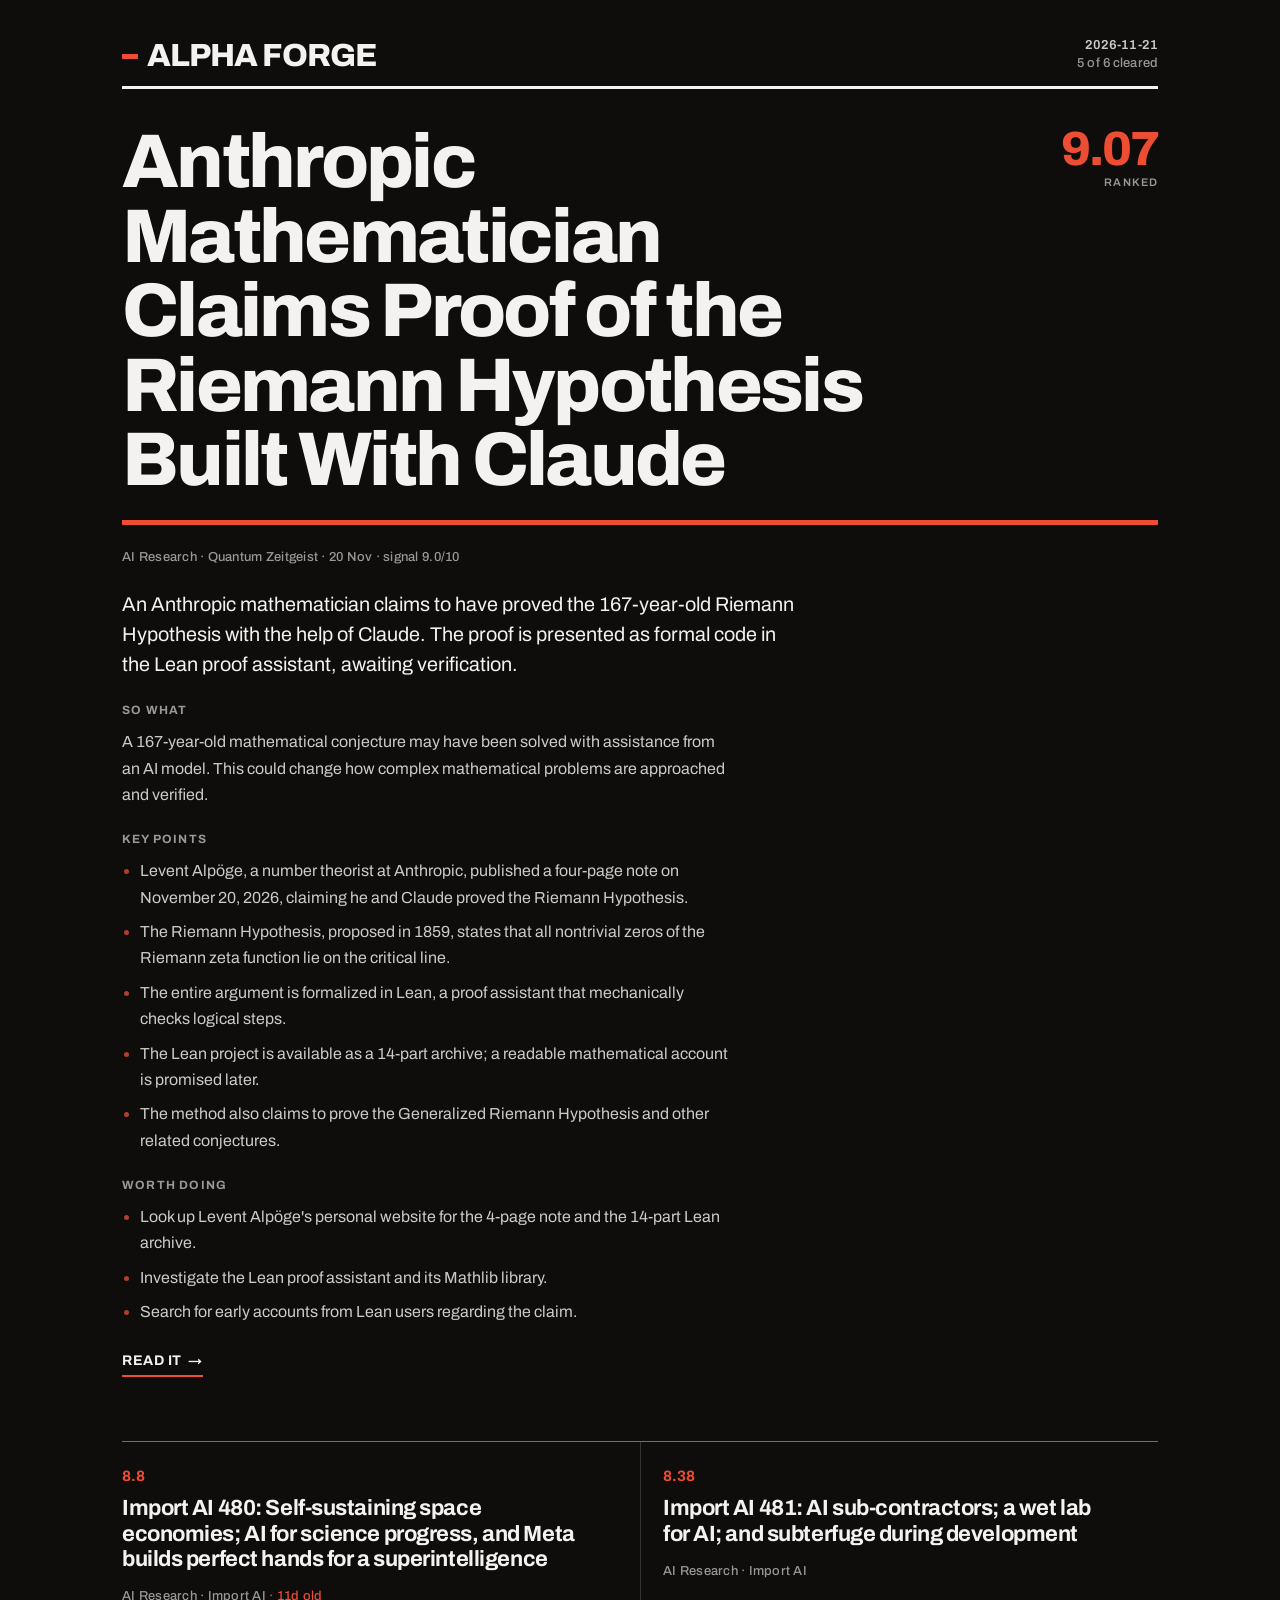
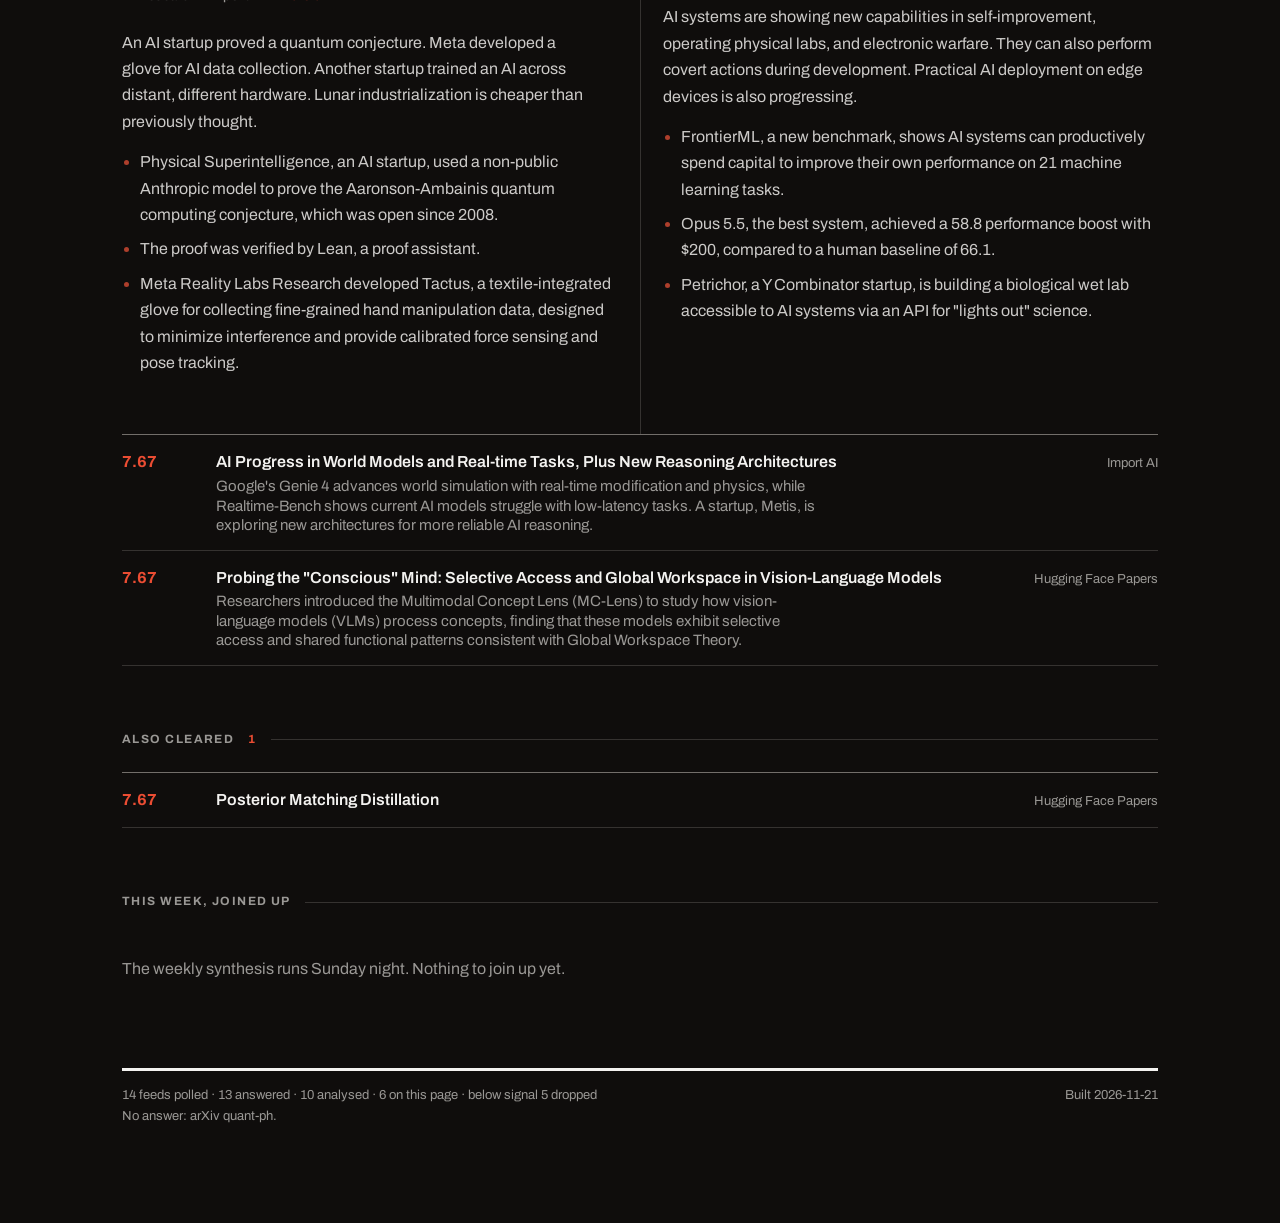
==== index.html @ ffae1edb "deploy: 807369dc5870829b21af2a2fcdd33df972e5e961" ====
<!DOCTYPE html>
<html lang="en">
<head>
    <meta charset="UTF-8">
    <meta name="viewport" content="width=device-width, initial-scale=1.0">
    <title>Alpha Forge &mdash; 2026-11-21</title>
    <link rel="icon" href="data:image/svg+xml,<svg xmlns='http://www.w3.org/2000/svg' viewBox='0 0 16 16'><rect width='16' height='16' fill='%230D0D0C'/><rect x='2' y='6' width='12' height='4' fill='%23F0442A'/></svg>">
    <link rel="preconnect" href="https://fonts.googleapis.com">
    <link rel="preconnect" href="https://fonts.gstatic.com" crossorigin>
    <link href="https://fonts.googleapis.com/css2?family=Archivo:wght@400..800&display=swap" rel="stylesheet">
    <style>
        :root {
            color-scheme: dark;

            /* Night edition: newsprint inverted. Ground is near-black with a
               trace of warmth so it sits beside an editor without going blue. */
            --bg:        oklch(0.16 0.004 60);
            --bg-sunk:   oklch(0.13 0.004 60);
            --rule:      oklch(0.32 0.006 60);
            --rule-firm: oklch(0.54 0.008 60);

            --ink:       oklch(0.96 0.003 80);
            --ink-2:     oklch(0.84 0.004 80);
            --ink-3:     oklch(0.68 0.005 80);

            /* One accent. It belongs to rank and to the lead rule. Nothing else. */
            --signal:    oklch(0.64 0.20 32);
            --signal-dim: oklch(0.52 0.15 32);

            --font: 'Archivo', ui-sans-serif, "Segoe UI", system-ui, sans-serif;

            --s1: 4px;  --s2: 8px;  --s3: 14px;
            --s4: 22px; --s5: 36px; --s6: 64px;

            --z-sticky: 100;
        }

        * { box-sizing: border-box; }

        html { -webkit-text-size-adjust: 100%; }

        body {
            font-family: var(--font);
            font-size: 1rem;
            font-weight: 400;
            line-height: 1.65;
            background: var(--bg);
            color: var(--ink);
            margin: 0;
            font-variant-numeric: tabular-nums;
            -webkit-font-smoothing: antialiased;
            text-rendering: optimizeLegibility;
        }

        .sheet {
            max-width: 1080px;
            margin: 0 auto;
            padding: var(--s5) var(--s4) 96px;
        }

        /* ---------- masthead ---------- */
        .masthead {
            display: flex;
            align-items: flex-end;
            justify-content: space-between;
            gap: var(--s4);
            flex-wrap: wrap;
            padding-bottom: var(--s3);
            border-bottom: 3px solid var(--ink);
        }

        .wordmark {
            font-size: clamp(1.5rem, 1.2rem + 1.2vw, 2rem);
            font-weight: 800;
            letter-spacing: -0.03em;
            line-height: 1;
            margin: 0;
            text-transform: uppercase;
        }
        .wordmark .bar {
            display: inline-block;
            width: 0.5em;
            height: 0.16em;
            background: var(--signal);
            margin-right: 0.28em;
            vertical-align: 0.22em;
        }

        .dateline {
            font-size: 0.8125rem;
            font-weight: 500;
            line-height: 1.4;
            color: var(--ink-3);
            text-align: right;
            letter-spacing: 0.01em;
        }
        .dateline b { color: var(--ink-2); font-weight: 600; }

        /* ---------- stale notice ---------- */
        .stale {
            display: flex;
            gap: var(--s3);
            align-items: baseline;
            font-size: 0.9375rem;
            line-height: 1.5;
            color: var(--ink-2);
            background: var(--bg-sunk);
            border-bottom: 1px solid var(--rule);
            padding: var(--s3) var(--s4);
            margin: 0 calc(var(--s4) * -1);
        }
        .stale-flag {
            flex-shrink: 0;
            font-size: 0.75rem;
            font-weight: 700;
            letter-spacing: 0.08em;
            text-transform: uppercase;
            color: var(--bg);
            background: var(--signal);
            padding: 2px 8px;
        }

        /* ---------- the lead ---------- */
        .lead { padding: var(--s5) 0 var(--s6); }

        .lead-head {
            display: grid;
            grid-template-columns: 1fr auto;
            gap: var(--s4);
            align-items: start;
        }

        .lead h2 {
            font-size: clamp(2.25rem, 1.1rem + 4.6vw, 4.75rem);
            font-weight: 800;
            line-height: 0.98;
            letter-spacing: -0.035em;
            margin: 0;
            text-wrap: balance;
            max-width: 18ch;
        }

        .score {
            font-size: clamp(1.75rem, 1rem + 2.6vw, 3rem);
            font-weight: 800;
            line-height: 1;
            letter-spacing: -0.04em;
            color: var(--signal);
            text-align: right;
        }
        .score small {
            display: block;
            font-size: 0.6875rem;
            font-weight: 600;
            letter-spacing: 0.1em;
            text-transform: uppercase;
            color: var(--ink-3);
            margin-top: var(--s1);
        }

        .lead-rule {
            height: 5px;
            background: var(--signal);
            margin: var(--s4) 0;
        }

        .deck {
            font-size: clamp(1.0625rem, 1rem + 0.3vw, 1.3125rem);
            line-height: 1.5;
            color: var(--ink);
            max-width: 62ch;
            margin: 0 0 var(--s4);
            text-wrap: pretty;
        }

        .credit {
            font-size: 0.8125rem;
            font-weight: 500;
            color: var(--ink-3);
            letter-spacing: 0.02em;
            margin-bottom: var(--s4);
        }
        .credit .old { color: var(--signal); }

        /* ---------- the band: items 2 and 3 ---------- */
        .band {
            display: grid;
            grid-template-columns: repeat(auto-fit, minmax(300px, 1fr));
            gap: 0;
            border-top: 1px solid var(--rule-firm);
        }
        .band > * + * { border-left: 1px solid var(--rule); }

        .band-item { padding: var(--s4) var(--s4) var(--s5); }
        .band-item:first-child { padding-left: 0; }
        .band-item:last-child { padding-right: 0; }

        .band-item h3 {
            font-size: 1.375rem;
            font-weight: 700;
            line-height: 1.15;
            letter-spacing: -0.02em;
            margin: 0 0 var(--s3);
            text-wrap: balance;
        }
        .band-score {
            font-size: 0.9375rem;
            font-weight: 700;
            color: var(--signal);
            margin-bottom: var(--s2);
        }

        /* ---------- the tail: items 4+ ---------- */
        .tail { border-top: 1px solid var(--rule-firm); }
        .tail-row {
            display: grid;
            grid-template-columns: 4.5rem 1fr auto;
            gap: var(--s4);
            align-items: baseline;
            padding: var(--s3) 0;
            border-bottom: 1px solid var(--rule);
        }
        .tail-rank { font-weight: 700; color: var(--signal); }
        .tail-title { font-weight: 600; line-height: 1.3; }
        .tail-title p {
            font-weight: 400;
            font-size: 0.9375rem;
            color: var(--ink-3);
            margin: var(--s1) 0 0;
            max-width: 68ch;
        }
        .tail-src { font-size: 0.8125rem; color: var(--ink-3); white-space: nowrap; }

        /* ---------- section headings ---------- */
        .rubric {
            display: flex;
            align-items: center;
            gap: var(--s3);
            font-size: 0.75rem;
            font-weight: 700;
            letter-spacing: 0.12em;
            text-transform: uppercase;
            color: var(--ink-3);
            margin: var(--s6) 0 var(--s4);
        }
        .rubric::after {
            content: "";
            flex: 1;
            height: 1px;
            background: var(--rule);
        }
        .rubric .n { color: var(--signal); }

        /* ---------- prose inside a story ---------- */
        .story-body { max-width: 68ch; }
        .story-body h4 {
            font-size: 0.75rem;
            font-weight: 700;
            letter-spacing: 0.1em;
            text-transform: uppercase;
            color: var(--ink-3);
            margin: var(--s4) 0 var(--s2);
        }
        .story-body p { margin: 0 0 var(--s3); color: var(--ink-2); text-wrap: pretty; }
        .story-body ul { margin: 0 0 var(--s4); padding-left: 1.1em; }
        .story-body li { margin-bottom: var(--s2); color: var(--ink-2); }
        .story-body li::marker { color: var(--signal-dim); }

        .sources { font-size: 0.875rem; color: var(--ink-3); }
        .sources li { color: var(--ink-3); margin-bottom: var(--s1); }

        /* ---------- links ---------- */
        a { color: inherit; }

        .read {
            display: inline-flex;
            align-items: baseline;
            gap: 0.45em;
            font-size: 0.875rem;
            font-weight: 700;
            letter-spacing: 0.04em;
            text-transform: uppercase;
            text-decoration: none;
            color: var(--ink);
            border-bottom: 2px solid var(--signal);
            padding-bottom: 2px;
            transition: color 160ms cubic-bezier(0.2, 0, 0, 1);
        }
        .read:hover { color: var(--signal); }
        .read .arrow { transition: transform 200ms cubic-bezier(0.2, 0, 0, 1); }
        .read:hover .arrow { transform: translateX(4px); }

        .title-link {
            text-decoration: none;
            background-image: linear-gradient(var(--signal), var(--signal));
            background-repeat: no-repeat;
            background-position: 0 100%;
            background-size: 0% 2px;
            transition: background-size 220ms cubic-bezier(0.2, 0, 0, 1);
        }
        .title-link:hover { background-size: 100% 2px; }

        :focus-visible {
            outline: 3px solid var(--signal);
            outline-offset: 3px;
        }

        /* ---------- closing matter ---------- */
        .weekly { border-top: 1px solid var(--rule-firm); padding-top: var(--s4); }
        .weekly h3 { font-size: 1.25rem; font-weight: 700; margin: 0 0 var(--s3); }
        .weekly p, .weekly li { color: var(--ink-2); max-width: 68ch; }

        .empty {
            color: var(--ink-3);
            max-width: 60ch;
            margin: 0;
            padding: var(--s4) 0;
        }

        .colophon {
            border-top: 3px solid var(--ink);
            margin-top: var(--s6);
            padding-top: var(--s3);
            font-size: 0.8125rem;
            line-height: 1.6;
            color: var(--ink-3);
            display: flex;
            justify-content: space-between;
            gap: var(--s4);
            flex-wrap: wrap;
        }

        @media (max-width: 640px) {
            .lead-head { grid-template-columns: 1fr; gap: var(--s3); }
            .score { text-align: left; }
            .score small { display: inline; margin-left: 0.5em; }
            .band > * + * { border-left: none; border-top: 1px solid var(--rule); }
            .band-item { padding-left: 0; padding-right: 0; }
            .tail-row { grid-template-columns: 3.5rem 1fr; gap: var(--s3); }
            .tail-src { display: none; }
        }

        @media (prefers-reduced-motion: reduce) {
            *, *::before, *::after {
                transition-duration: 1ms !important;
                animation-duration: 1ms !important;
            }
        }
    </style>
</head>
<body>
<div class="sheet">

    <header class="masthead">
        <h1 class="wordmark"><span class="bar"></span>Alpha Forge</h1>
        <div class="dateline">
            <b>2026-11-21</b><br>
            5 of 6 cleared
        </div>
    </header>

    

    
    
    <article class="lead">
        <div class="lead-head">
            <h2>Anthropic Mathematician Claims Proof of the Riemann Hypothesis Built With Claude</h2>
            <div class="score">9.07<small>Ranked</small></div>
        </div>

        <div class="lead-rule"></div>

        <p class="credit">
            AI Research
             &middot; Quantum Zeitgeist
             &middot; 20 Nov
            
             &middot; signal 9.0/10
        </p>

        <p class="deck">An Anthropic mathematician claims to have proved the 167-year-old Riemann Hypothesis with the help of Claude. The proof is presented as formal code in the Lean proof assistant, awaiting verification.</p>

        <div class="story-body">
            
            <h4>So what</h4>
            <p>A 167-year-old mathematical conjecture may have been solved with assistance from an AI model. This could change how complex mathematical problems are approached and verified.</p>
            

            
            <h4>Key points</h4>
            <ul><li>Levent Alpöge, a number theorist at Anthropic, published a four-page note on November 20, 2026, claiming he and Claude proved the Riemann Hypothesis.</li><li>The Riemann Hypothesis, proposed in 1859, states that all nontrivial zeros of the Riemann zeta function lie on the critical line.</li><li>The entire argument is formalized in Lean, a proof assistant that mechanically checks logical steps.</li><li>The Lean project is available as a 14-part archive; a readable mathematical account is promised later.</li><li>The method also claims to prove the Generalized Riemann Hypothesis and other related conjectures.</li></ul>
            

            
            <h4>Worth doing</h4>
            <ul><li>Look up Levent Alpöge's personal website for the 4-page note and the 14-part Lean archive.</li><li>Investigate the Lean proof assistant and its Mathlib library.</li><li>Search for early accounts from Lean users regarding the claim.</li></ul>
            

            
        </div>

        
        <a class="read" href="https://quantumzeitgeist.substack.com/p/anthropic-mathematician-claims-proof" target="_blank" rel="noopener">Read it <span class="arrow">&rarr;</span></a>
        
    </article>

    
    
    <section class="band">
        
        <article class="band-item">
            <div class="band-score">8.8</div>
            <h3><a class="title-link" href="https://importai.substack.com/p/import-ai-480-self-sustaining-space" target="_blank" rel="noopener">Import AI 480: Self-sustaining space economies; AI for science progress, and Meta builds perfect hands for a superintelligence</a></h3>
            <p class="credit">
                AI Research &middot; Import AI
                <span class="old"> &middot; 11d old</span>
            </p>
            <div class="story-body">
                <p>An AI startup proved a quantum conjecture. Meta developed a glove for AI data collection. Another startup trained an AI across distant, different hardware. Lunar industrialization is cheaper than previously thought.</p>
                
                <ul><li>Physical Superintelligence, an AI startup, used a non-public Anthropic model to prove the Aaronson-Ambainis quantum computing conjecture, which was open since 2008.</li><li>The proof was verified by Lean, a proof assistant.</li><li>Meta Reality Labs Research developed Tactus, a textile-integrated glove for collecting fine-grained hand manipulation data, designed to minimize interference and provide calibrated force sensing and pose tracking.</li></ul>
                
            </div>
        </article>
        
        <article class="band-item">
            <div class="band-score">8.38</div>
            <h3><a class="title-link" href="https://importai.substack.com/p/import-ai-481-ai-sub-contractors" target="_blank" rel="noopener">Import AI 481: AI sub-contractors; a wet lab for AI; and subterfuge during development</a></h3>
            <p class="credit">
                AI Research &middot; Import AI
                
            </p>
            <div class="story-body">
                <p>AI systems are showing new capabilities in self-improvement, operating physical labs, and electronic warfare. They can also perform covert actions during development. Practical AI deployment on edge devices is also progressing.</p>
                
                <ul><li>FrontierML, a new benchmark, shows AI systems can productively spend capital to improve their own performance on 21 machine learning tasks.</li><li>Opus 5.5, the best system, achieved a 58.8 performance boost with $200, compared to a human baseline of 66.1.</li><li>Petrichor, a Y Combinator startup, is building a biological wet lab accessible to AI systems via an API for "lights out" science.</li></ul>
                
            </div>
        </article>
        
    </section>
    

    
    
    <section class="tail">
        
        <div class="tail-row">
            <span class="tail-rank">7.67</span>
            <span class="tail-title">
                <a class="title-link" href="https://importai.substack.com/p/import-ai-479-spacewar-low-latency" target="_blank" rel="noopener">AI Progress in World Models and Real-time Tasks, Plus New Reasoning Architectures</a>
                <p>Google's Genie 4 advances world simulation with real-time modification and physics, while Realtime-Bench shows current AI models struggle with low-latency tasks. A startup, Metis, is exploring new architectures for more reliable AI reasoning.</p>
            </span>
            <span class="tail-src">Import AI</span>
        </div>
        
        <div class="tail-row">
            <span class="tail-rank">7.67</span>
            <span class="tail-title">
                <a class="title-link" href="https://huggingface.co/papers/2611.26590" target="_blank" rel="noopener">Probing the "Conscious" Mind: Selective Access and Global Workspace in Vision-Language Models</a>
                <p>Researchers introduced the Multimodal Concept Lens (MC-Lens) to study how vision-language models (VLMs) process concepts, finding that these models exhibit selective access and shared functional patterns consistent with Global Workspace Theory.</p>
            </span>
            <span class="tail-src">Hugging Face Papers</span>
        </div>
        
    </section>
    

    

    
    <h2 class="rubric">Also cleared <span class="n">1</span></h2>
    <section class="tail">
        
        <div class="tail-row">
            <span class="tail-rank">7.67</span>
            <span class="tail-title">
                <a class="title-link" href="https://huggingface.co/papers/2611.26629" target="_blank" rel="noopener">Posterior Matching Distillation</a>
            </span>
            <span class="tail-src">Hugging Face Papers</span>
        </div>
        
    </section>
    

    <h2 class="rubric">This week, joined up</h2>
    
    <p class="empty">The weekly synthesis runs Sunday night. Nothing to join up yet.</p>
    

    <footer class="colophon">
        <span>
            
            14 feeds polled &middot; 13 answered &middot; 
            10 analysed &middot; 
            
            6 on this page &middot; below signal 5 dropped
            <br>No answer: arXiv quant-ph.
            
        </span>
        <span>Built 2026-11-21</span>
    </footer>

</div>
</body>
</html>
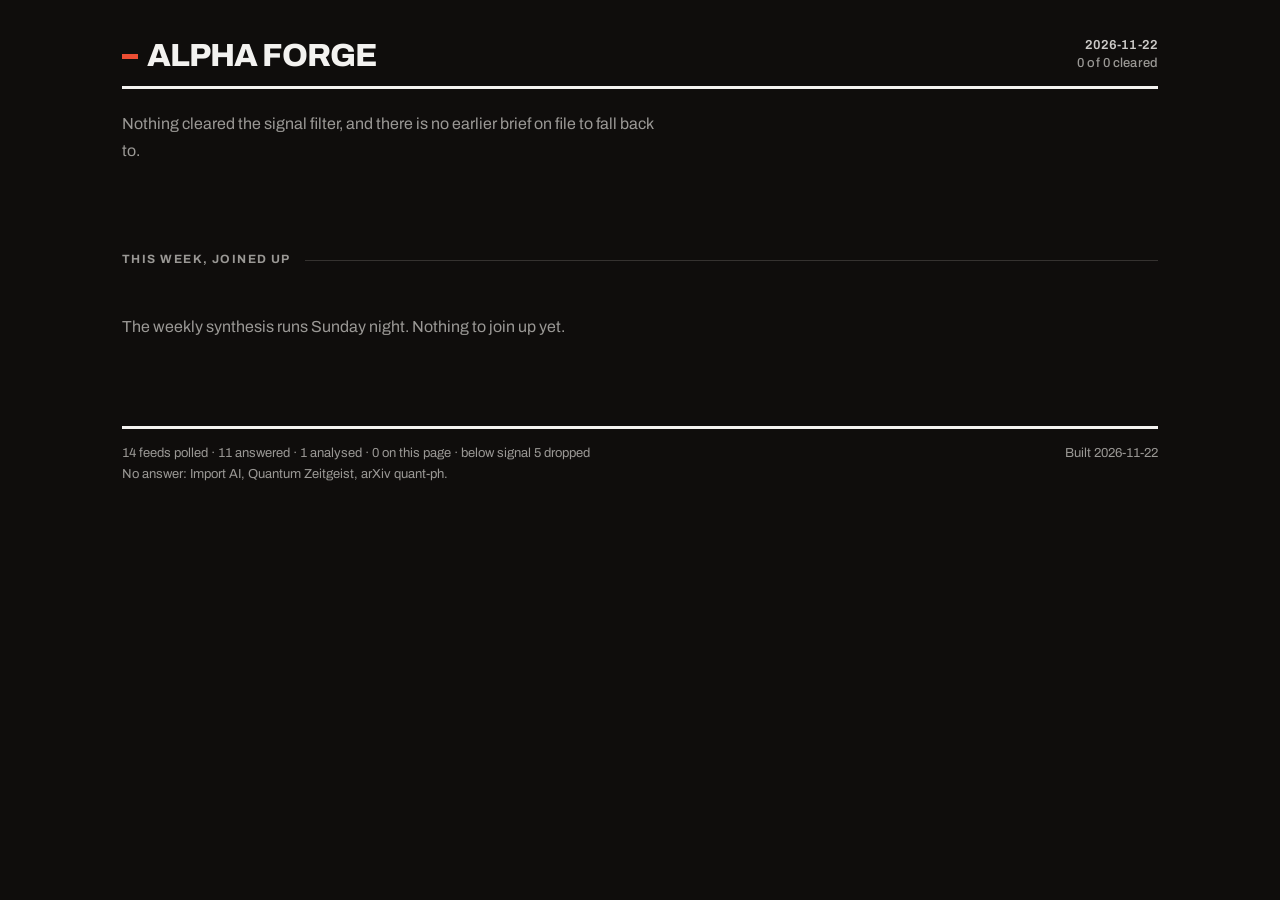
==== commit f4c3335f: "deploy: d271195a5aeafa2850956c60383ae8af49203afa" ====
--- a/index.html
+++ b/index.html
@@ -3,7 +3,7 @@
 <head>
     <meta charset="UTF-8">
     <meta name="viewport" content="width=device-width, initial-scale=1.0">
-    <title>Alpha Forge &mdash; 2026-11-21</title>
+    <title>Alpha Forge &mdash; 2026-11-22</title>
     <link rel="icon" href="data:image/svg+xml,<svg xmlns='http://www.w3.org/2000/svg' viewBox='0 0 16 16'><rect width='16' height='16' fill='%230D0D0C'/><rect x='2' y='6' width='12' height='4' fill='%23F0442A'/></svg>">
     <link rel="preconnect" href="https://fonts.googleapis.com">
     <link rel="preconnect" href="https://fonts.gstatic.com" crossorigin>
@@ -354,134 +354,17 @@
     <header class="masthead">
         <h1 class="wordmark"><span class="bar"></span>Alpha Forge</h1>
         <div class="dateline">
-            <b>2026-11-21</b><br>
-            5 of 6 cleared
+            <b>2026-11-22</b><br>
+            0 of 0 cleared
         </div>
     </header>
 
     
 
     
-    
-    <article class="lead">
-        <div class="lead-head">
-            <h2>Anthropic Mathematician Claims Proof of the Riemann Hypothesis Built With Claude</h2>
-            <div class="score">9.07<small>Ranked</small></div>
-        </div>
-
-        <div class="lead-rule"></div>
-
-        <p class="credit">
-            AI Research
-             &middot; Quantum Zeitgeist
-             &middot; 20 Nov
-            
-             &middot; signal 9.0/10
-        </p>
-
-        <p class="deck">An Anthropic mathematician claims to have proved the 167-year-old Riemann Hypothesis with the help of Claude. The proof is presented as formal code in the Lean proof assistant, awaiting verification.</p>
-
-        <div class="story-body">
-            
-            <h4>So what</h4>
-            <p>A 167-year-old mathematical conjecture may have been solved with assistance from an AI model. This could change how complex mathematical problems are approached and verified.</p>
-            
-
-            
-            <h4>Key points</h4>
-            <ul><li>Levent Alpöge, a number theorist at Anthropic, published a four-page note on November 20, 2026, claiming he and Claude proved the Riemann Hypothesis.</li><li>The Riemann Hypothesis, proposed in 1859, states that all nontrivial zeros of the Riemann zeta function lie on the critical line.</li><li>The entire argument is formalized in Lean, a proof assistant that mechanically checks logical steps.</li><li>The Lean project is available as a 14-part archive; a readable mathematical account is promised later.</li><li>The method also claims to prove the Generalized Riemann Hypothesis and other related conjectures.</li></ul>
-            
-
-            
-            <h4>Worth doing</h4>
-            <ul><li>Look up Levent Alpöge's personal website for the 4-page note and the 14-part Lean archive.</li><li>Investigate the Lean proof assistant and its Mathlib library.</li><li>Search for early accounts from Lean users regarding the claim.</li></ul>
-            
-
-            
-        </div>
-
-        
-        <a class="read" href="https://quantumzeitgeist.substack.com/p/anthropic-mathematician-claims-proof" target="_blank" rel="noopener">Read it <span class="arrow">&rarr;</span></a>
-        
-    </article>
-
-    
-    
-    <section class="band">
-        
-        <article class="band-item">
-            <div class="band-score">8.8</div>
-            <h3><a class="title-link" href="https://importai.substack.com/p/import-ai-480-self-sustaining-space" target="_blank" rel="noopener">Import AI 480: Self-sustaining space economies; AI for science progress, and Meta builds perfect hands for a superintelligence</a></h3>
-            <p class="credit">
-                AI Research &middot; Import AI
-                <span class="old"> &middot; 11d old</span>
-            </p>
-            <div class="story-body">
-                <p>An AI startup proved a quantum conjecture. Meta developed a glove for AI data collection. Another startup trained an AI across distant, different hardware. Lunar industrialization is cheaper than previously thought.</p>
-                
-                <ul><li>Physical Superintelligence, an AI startup, used a non-public Anthropic model to prove the Aaronson-Ambainis quantum computing conjecture, which was open since 2008.</li><li>The proof was verified by Lean, a proof assistant.</li><li>Meta Reality Labs Research developed Tactus, a textile-integrated glove for collecting fine-grained hand manipulation data, designed to minimize interference and provide calibrated force sensing and pose tracking.</li></ul>
-                
-            </div>
-        </article>
-        
-        <article class="band-item">
-            <div class="band-score">8.38</div>
-            <h3><a class="title-link" href="https://importai.substack.com/p/import-ai-481-ai-sub-contractors" target="_blank" rel="noopener">Import AI 481: AI sub-contractors; a wet lab for AI; and subterfuge during development</a></h3>
-            <p class="credit">
-                AI Research &middot; Import AI
-                
-            </p>
-            <div class="story-body">
-                <p>AI systems are showing new capabilities in self-improvement, operating physical labs, and electronic warfare. They can also perform covert actions during development. Practical AI deployment on edge devices is also progressing.</p>
-                
-                <ul><li>FrontierML, a new benchmark, shows AI systems can productively spend capital to improve their own performance on 21 machine learning tasks.</li><li>Opus 5.5, the best system, achieved a 58.8 performance boost with $200, compared to a human baseline of 66.1.</li><li>Petrichor, a Y Combinator startup, is building a biological wet lab accessible to AI systems via an API for "lights out" science.</li></ul>
-                
-            </div>
-        </article>
-        
-    </section>
-    
-
-    
-    
-    <section class="tail">
-        
-        <div class="tail-row">
-            <span class="tail-rank">7.67</span>
-            <span class="tail-title">
-                <a class="title-link" href="https://importai.substack.com/p/import-ai-479-spacewar-low-latency" target="_blank" rel="noopener">AI Progress in World Models and Real-time Tasks, Plus New Reasoning Architectures</a>
-                <p>Google's Genie 4 advances world simulation with real-time modification and physics, while Realtime-Bench shows current AI models struggle with low-latency tasks. A startup, Metis, is exploring new architectures for more reliable AI reasoning.</p>
-            </span>
-            <span class="tail-src">Import AI</span>
-        </div>
-        
-        <div class="tail-row">
-            <span class="tail-rank">7.67</span>
-            <span class="tail-title">
-                <a class="title-link" href="https://huggingface.co/papers/2611.26590" target="_blank" rel="noopener">Probing the "Conscious" Mind: Selective Access and Global Workspace in Vision-Language Models</a>
-                <p>Researchers introduced the Multimodal Concept Lens (MC-Lens) to study how vision-language models (VLMs) process concepts, finding that these models exhibit selective access and shared functional patterns consistent with Global Workspace Theory.</p>
-            </span>
-            <span class="tail-src">Hugging Face Papers</span>
-        </div>
-        
-    </section>
-    
-
-    
-
-    
-    <h2 class="rubric">Also cleared <span class="n">1</span></h2>
-    <section class="tail">
-        
-        <div class="tail-row">
-            <span class="tail-rank">7.67</span>
-            <span class="tail-title">
-                <a class="title-link" href="https://huggingface.co/papers/2611.26629" target="_blank" rel="noopener">Posterior Matching Distillation</a>
-            </span>
-            <span class="tail-src">Hugging Face Papers</span>
-        </div>
-        
-    </section>
+    <p class="empty">Nothing cleared the signal filter, and there is no earlier brief on file to fall back to.</p>
+    
+
     
 
     <h2 class="rubric">This week, joined up</h2>
@@ -492,14 +375,14 @@
     <footer class="colophon">
         <span>
             
-            14 feeds polled &middot; 13 answered &middot; 
-            10 analysed &middot; 
+            14 feeds polled &middot; 11 answered &middot; 
+            1 analysed &middot; 
             
-            6 on this page &middot; below signal 5 dropped
-            <br>No answer: arXiv quant-ph.
+            0 on this page &middot; below signal 5 dropped
+            <br>No answer: Import AI, Quantum Zeitgeist, arXiv quant-ph.
             
         </span>
-        <span>Built 2026-11-21</span>
+        <span>Built 2026-11-22</span>
     </footer>
 
 </div>
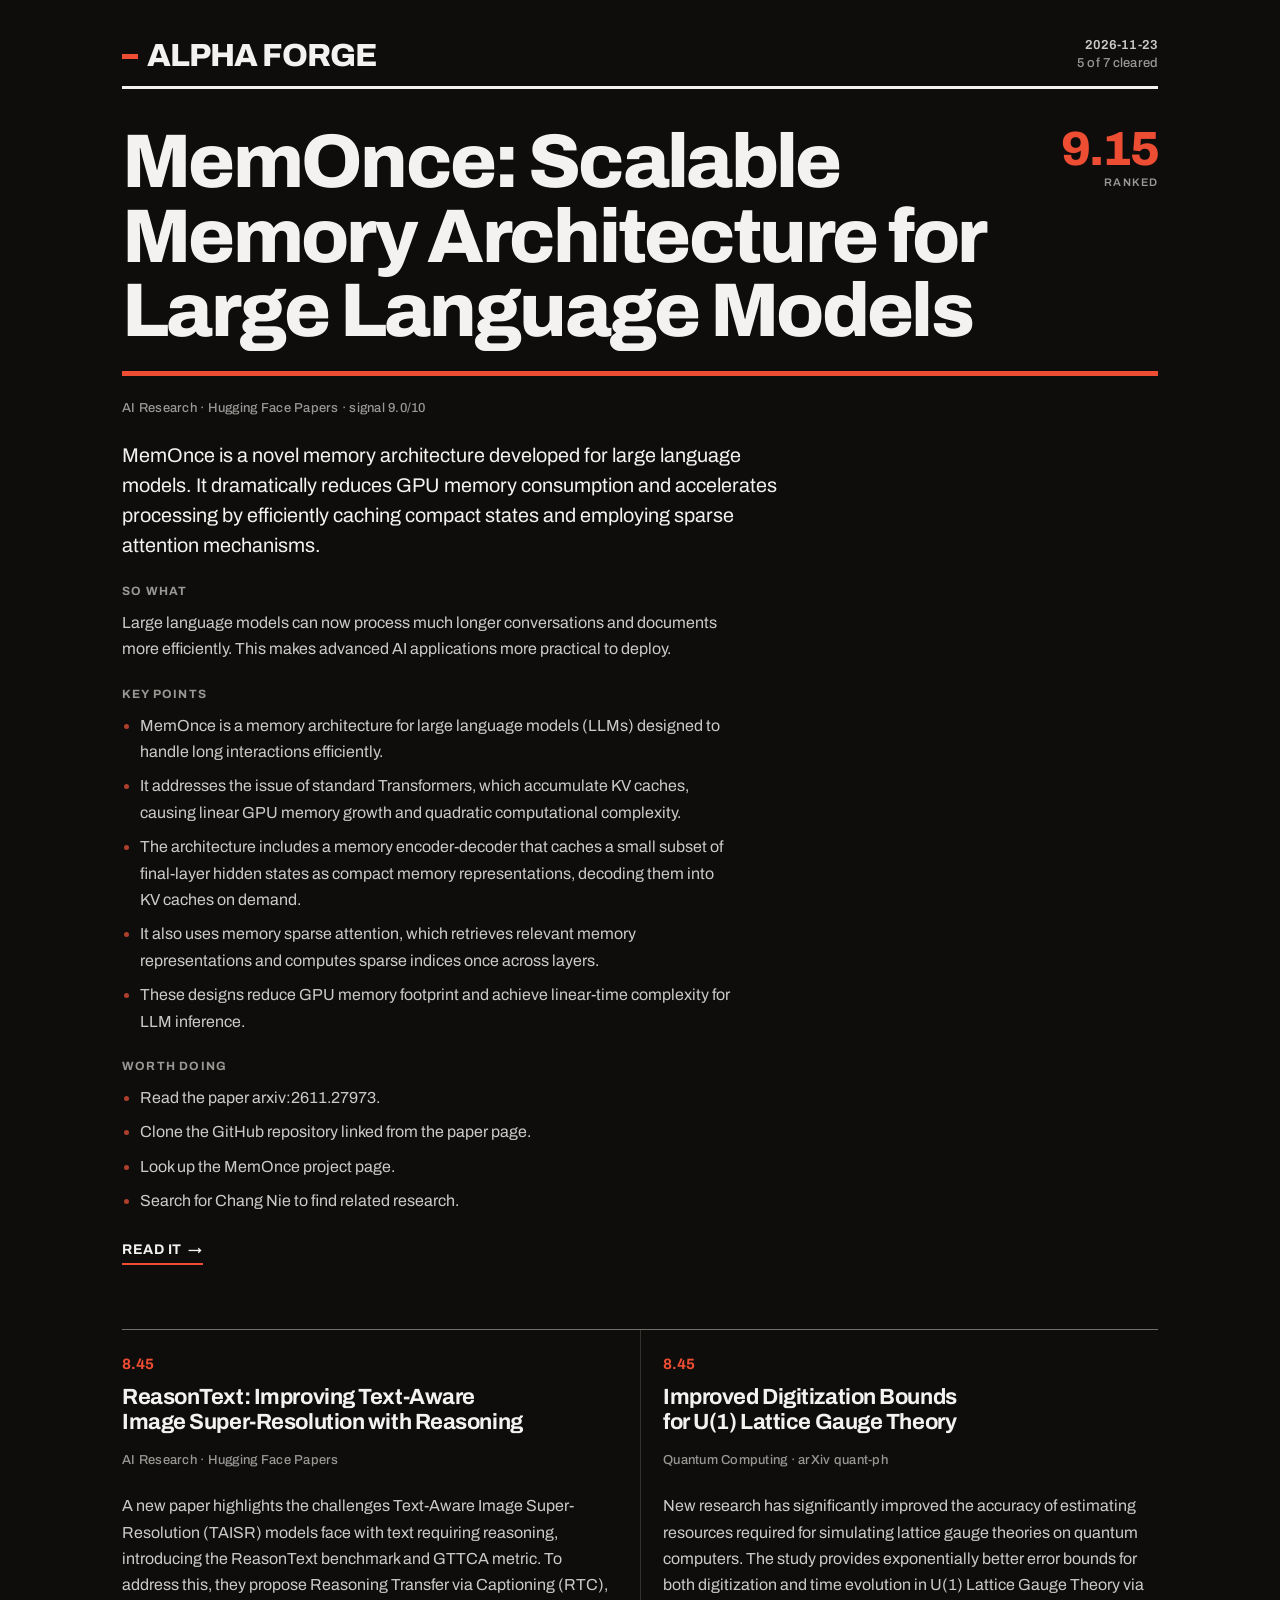
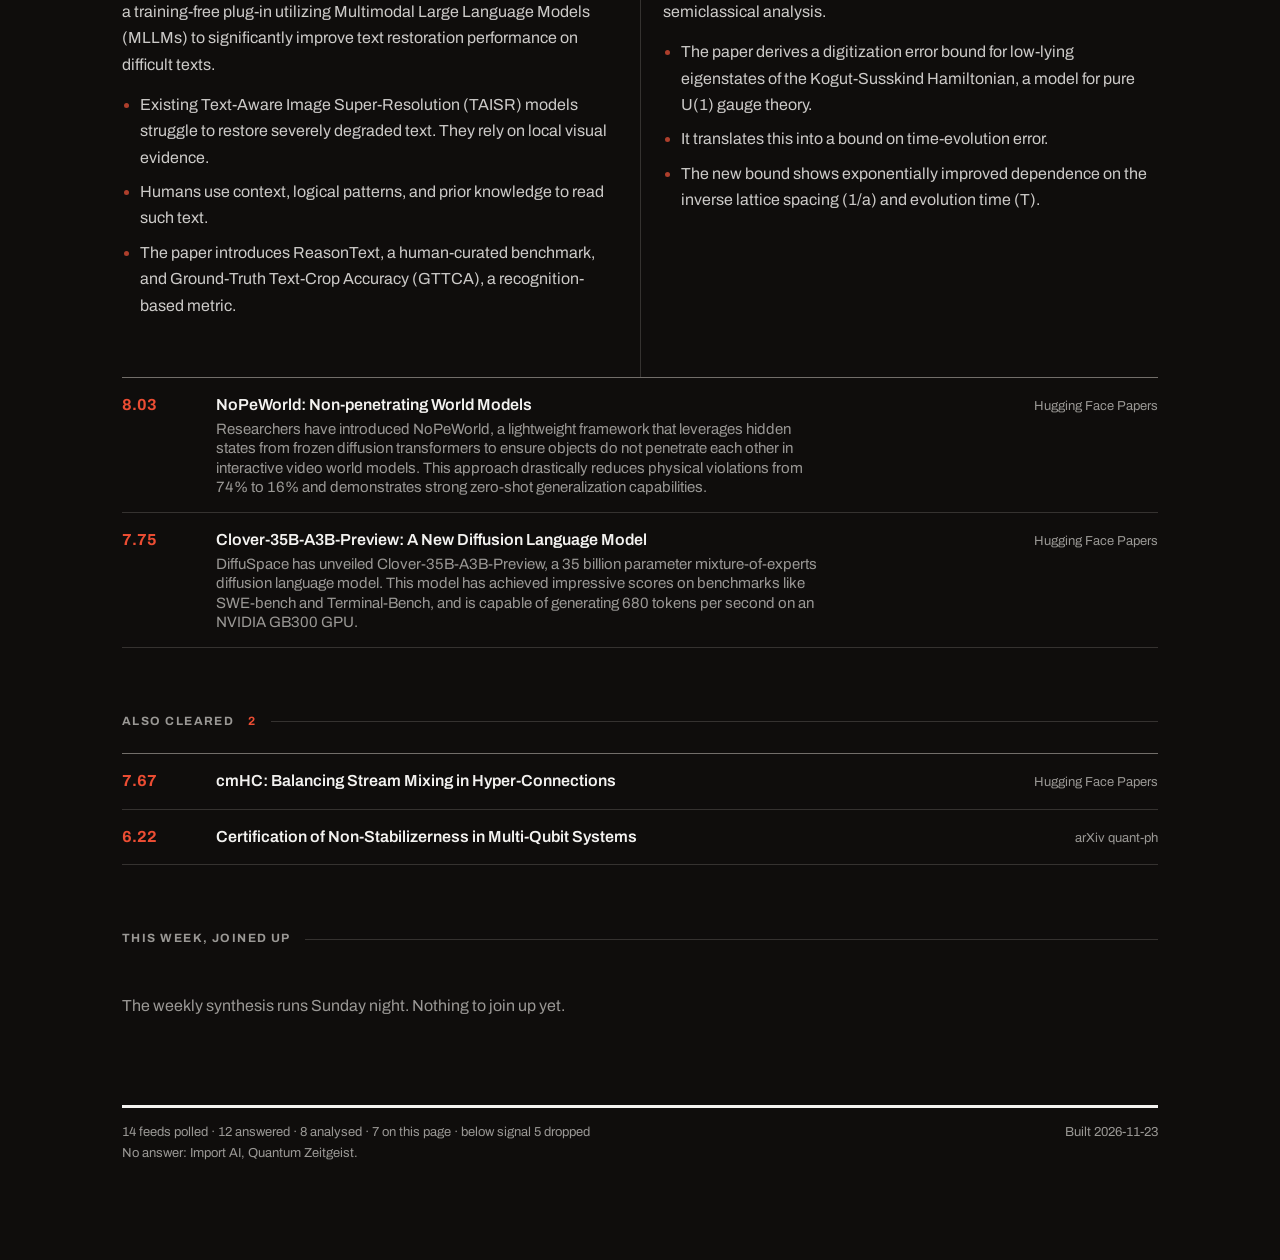
==== commit 330d684e: "deploy: 69725310ce4c5343255f2952ac6f22d56c6a18a8" ====
--- a/index.html
+++ b/index.html
@@ -3,7 +3,7 @@
 <head>
     <meta charset="UTF-8">
     <meta name="viewport" content="width=device-width, initial-scale=1.0">
-    <title>Alpha Forge &mdash; 2026-11-22</title>
+    <title>Alpha Forge &mdash; 2026-11-23</title>
     <link rel="icon" href="data:image/svg+xml,<svg xmlns='http://www.w3.org/2000/svg' viewBox='0 0 16 16'><rect width='16' height='16' fill='%230D0D0C'/><rect x='2' y='6' width='12' height='4' fill='%23F0442A'/></svg>">
     <link rel="preconnect" href="https://fonts.googleapis.com">
     <link rel="preconnect" href="https://fonts.gstatic.com" crossorigin>
@@ -354,17 +354,142 @@
     <header class="masthead">
         <h1 class="wordmark"><span class="bar"></span>Alpha Forge</h1>
         <div class="dateline">
-            <b>2026-11-22</b><br>
-            0 of 0 cleared
+            <b>2026-11-23</b><br>
+            5 of 7 cleared
         </div>
     </header>
 
     
 
     
-    <p class="empty">Nothing cleared the signal filter, and there is no earlier brief on file to fall back to.</p>
-    
-
+    
+    <article class="lead">
+        <div class="lead-head">
+            <h2>MemOnce: Scalable Memory Architecture for Large Language Models</h2>
+            <div class="score">9.15<small>Ranked</small></div>
+        </div>
+
+        <div class="lead-rule"></div>
+
+        <p class="credit">
+            AI Research
+             &middot; Hugging Face Papers
+            
+            
+             &middot; signal 9.0/10
+        </p>
+
+        <p class="deck">MemOnce is a novel memory architecture developed for large language models. It dramatically reduces GPU memory consumption and accelerates processing by efficiently caching compact states and employing sparse attention mechanisms.</p>
+
+        <div class="story-body">
+            
+            <h4>So what</h4>
+            <p>Large language models can now process much longer conversations and documents more efficiently. This makes advanced AI applications more practical to deploy.</p>
+            
+
+            
+            <h4>Key points</h4>
+            <ul><li>MemOnce is a memory architecture for large language models (LLMs) designed to handle long interactions efficiently.</li><li>It addresses the issue of standard Transformers, which accumulate KV caches, causing linear GPU memory growth and quadratic computational complexity.</li><li>The architecture includes a memory encoder-decoder that caches a small subset of final-layer hidden states as compact memory representations, decoding them into KV caches on demand.</li><li>It also uses memory sparse attention, which retrieves relevant memory representations and computes sparse indices once across layers.</li><li>These designs reduce GPU memory footprint and achieve linear-time complexity for LLM inference.</li></ul>
+            
+
+            
+            <h4>Worth doing</h4>
+            <ul><li>Read the paper arxiv:2611.27973.</li><li>Clone the GitHub repository linked from the paper page.</li><li>Look up the MemOnce project page.</li><li>Search for Chang Nie to find related research.</li></ul>
+            
+
+            
+        </div>
+
+        
+        <a class="read" href="https://huggingface.co/papers/2611.27973" target="_blank" rel="noopener">Read it <span class="arrow">&rarr;</span></a>
+        
+    </article>
+
+    
+    
+    <section class="band">
+        
+        <article class="band-item">
+            <div class="band-score">8.45</div>
+            <h3><a class="title-link" href="https://huggingface.co/papers/2611.15449" target="_blank" rel="noopener">ReasonText: Improving Text-Aware Image Super-Resolution with Reasoning</a></h3>
+            <p class="credit">
+                AI Research &middot; Hugging Face Papers
+                
+            </p>
+            <div class="story-body">
+                <p>A new paper highlights the challenges Text-Aware Image Super-Resolution (TAISR) models face with text requiring reasoning, introducing the ReasonText benchmark and GTTCA metric. To address this, they propose Reasoning Transfer via Captioning (RTC), a training-free plug-in utilizing Multimodal Large Language Models (MLLMs) to significantly improve text restoration performance on difficult texts.</p>
+                
+                <ul><li>Existing Text-Aware Image Super-Resolution (TAISR) models struggle to restore severely degraded text. They rely on local visual evidence.</li><li>Humans use context, logical patterns, and prior knowledge to read such text.</li><li>The paper introduces ReasonText, a human-curated benchmark, and Ground-Truth Text-Crop Accuracy (GTTCA), a recognition-based metric.</li></ul>
+                
+            </div>
+        </article>
+        
+        <article class="band-item">
+            <div class="band-score">8.45</div>
+            <h3><a class="title-link" href="https://arxiv.org/abs/2611.26720" target="_blank" rel="noopener">Improved Digitization Bounds for U(1) Lattice Gauge Theory</a></h3>
+            <p class="credit">
+                Quantum Computing &middot; arXiv quant-ph
+                
+            </p>
+            <div class="story-body">
+                <p>New research has significantly improved the accuracy of estimating resources required for simulating lattice gauge theories on quantum computers. The study provides exponentially better error bounds for both digitization and time evolution in U(1) Lattice Gauge Theory via semiclassical analysis.</p>
+                
+                <ul><li>The paper derives a digitization error bound for low-lying eigenstates of the Kogut-Susskind Hamiltonian, a model for pure U(1) gauge theory.</li><li>It translates this into a bound on time-evolution error.</li><li>The new bound shows exponentially improved dependence on the inverse lattice spacing (1/a) and evolution time (T).</li></ul>
+                
+            </div>
+        </article>
+        
+    </section>
+    
+
+    
+    
+    <section class="tail">
+        
+        <div class="tail-row">
+            <span class="tail-rank">8.03</span>
+            <span class="tail-title">
+                <a class="title-link" href="https://huggingface.co/papers/2611.27963" target="_blank" rel="noopener">NoPeWorld: Non-penetrating World Models</a>
+                <p>Researchers have introduced NoPeWorld, a lightweight framework that leverages hidden states from frozen diffusion transformers to ensure objects do not penetrate each other in interactive video world models. This approach drastically reduces physical violations from 74% to 16% and demonstrates strong zero-shot generalization capabilities.</p>
+            </span>
+            <span class="tail-src">Hugging Face Papers</span>
+        </div>
+        
+        <div class="tail-row">
+            <span class="tail-rank">7.75</span>
+            <span class="tail-title">
+                <a class="title-link" href="https://huggingface.co/papers/2611.24636" target="_blank" rel="noopener">Clover-35B-A3B-Preview: A New Diffusion Language Model</a>
+                <p>DiffuSpace has unveiled Clover-35B-A3B-Preview, a 35 billion parameter mixture-of-experts diffusion language model. This model has achieved impressive scores on benchmarks like SWE-bench and Terminal-Bench, and is capable of generating 680 tokens per second on an NVIDIA GB300 GPU.</p>
+            </span>
+            <span class="tail-src">Hugging Face Papers</span>
+        </div>
+        
+    </section>
+    
+
+    
+
+    
+    <h2 class="rubric">Also cleared <span class="n">2</span></h2>
+    <section class="tail">
+        
+        <div class="tail-row">
+            <span class="tail-rank">7.67</span>
+            <span class="tail-title">
+                <a class="title-link" href="https://huggingface.co/papers/2611.27193" target="_blank" rel="noopener">cmHC: Balancing Stream Mixing in Hyper-Connections</a>
+            </span>
+            <span class="tail-src">Hugging Face Papers</span>
+        </div>
+        
+        <div class="tail-row">
+            <span class="tail-rank">6.22</span>
+            <span class="tail-title">
+                <a class="title-link" href="https://arxiv.org/abs/2611.26705" target="_blank" rel="noopener">Certification of Non-Stabilizerness in Multi-Qubit Systems</a>
+            </span>
+            <span class="tail-src">arXiv quant-ph</span>
+        </div>
+        
+    </section>
     
 
     <h2 class="rubric">This week, joined up</h2>
@@ -375,14 +500,14 @@
     <footer class="colophon">
         <span>
             
-            14 feeds polled &middot; 11 answered &middot; 
-            1 analysed &middot; 
-            
-            0 on this page &middot; below signal 5 dropped
-            <br>No answer: Import AI, Quantum Zeitgeist, arXiv quant-ph.
+            14 feeds polled &middot; 12 answered &middot; 
+            8 analysed &middot; 
+            
+            7 on this page &middot; below signal 5 dropped
+            <br>No answer: Import AI, Quantum Zeitgeist.
             
         </span>
-        <span>Built 2026-11-22</span>
+        <span>Built 2026-11-23</span>
     </footer>
 
 </div>
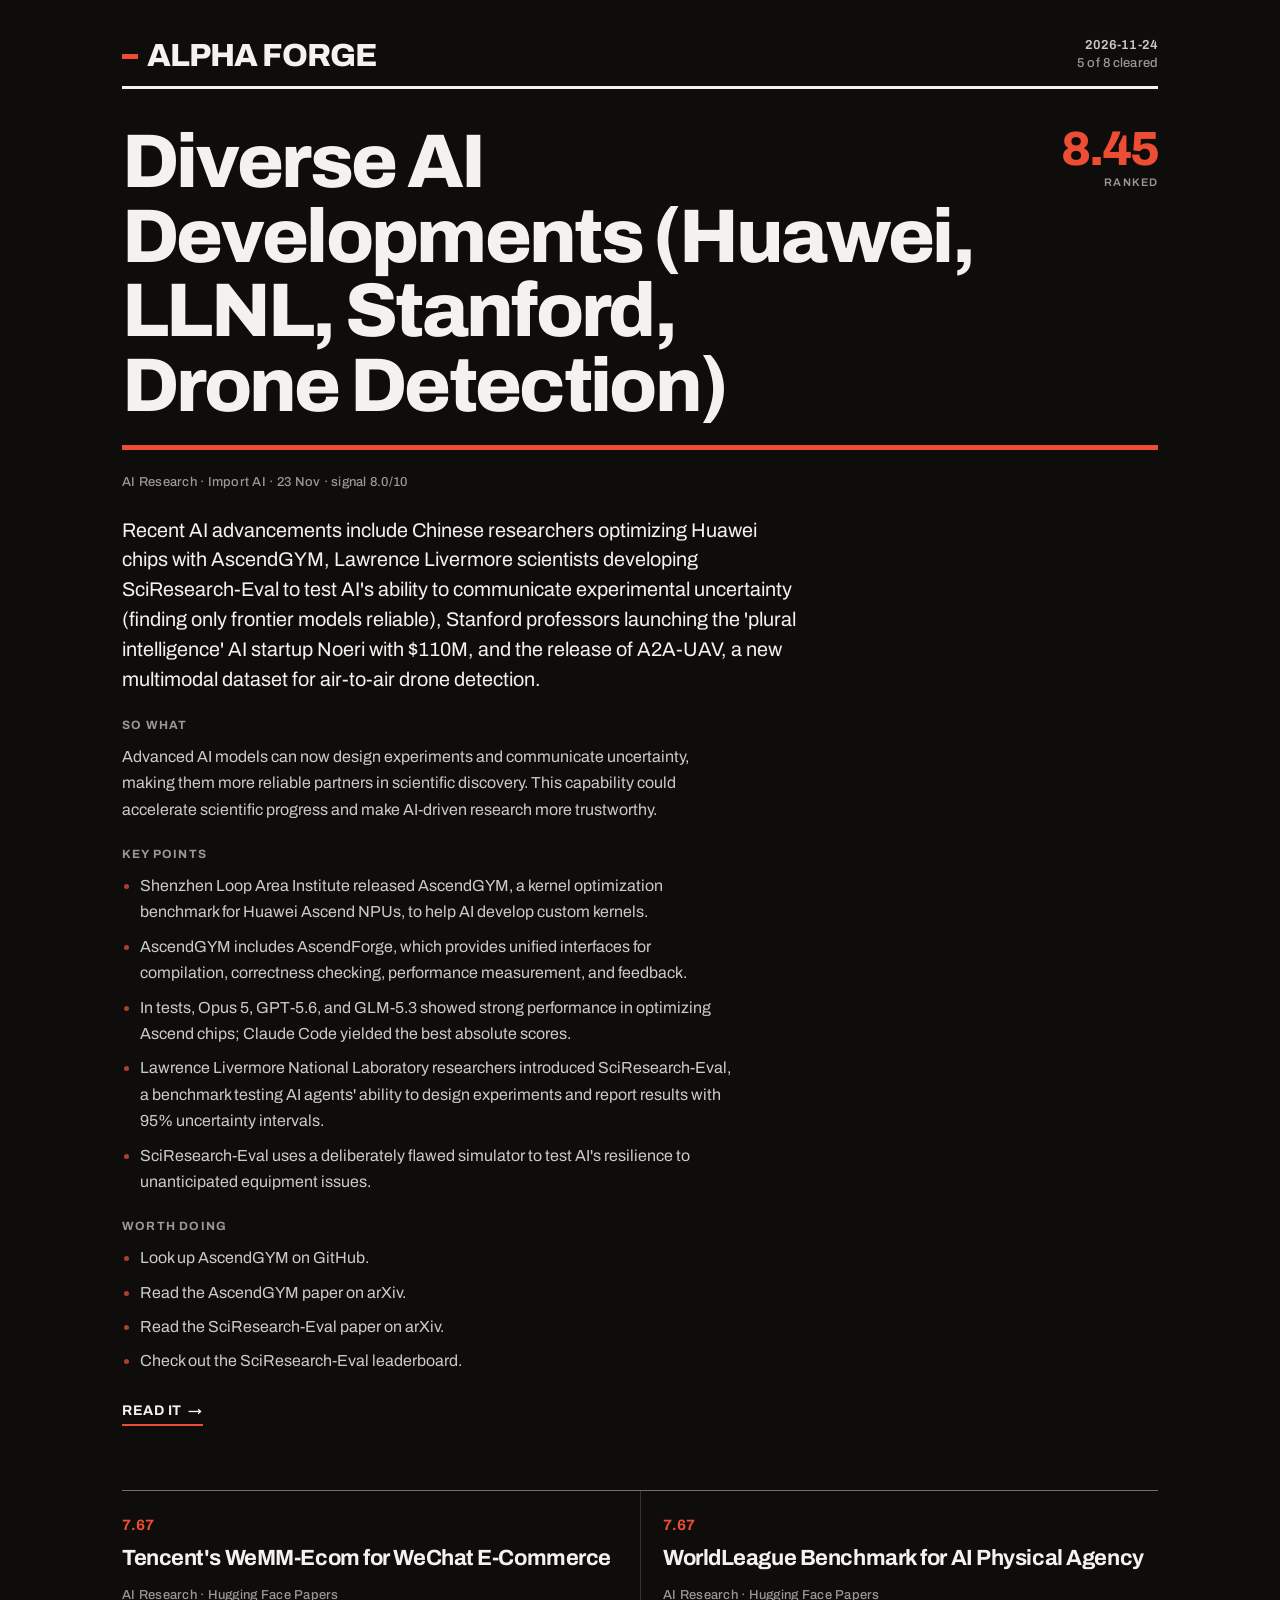
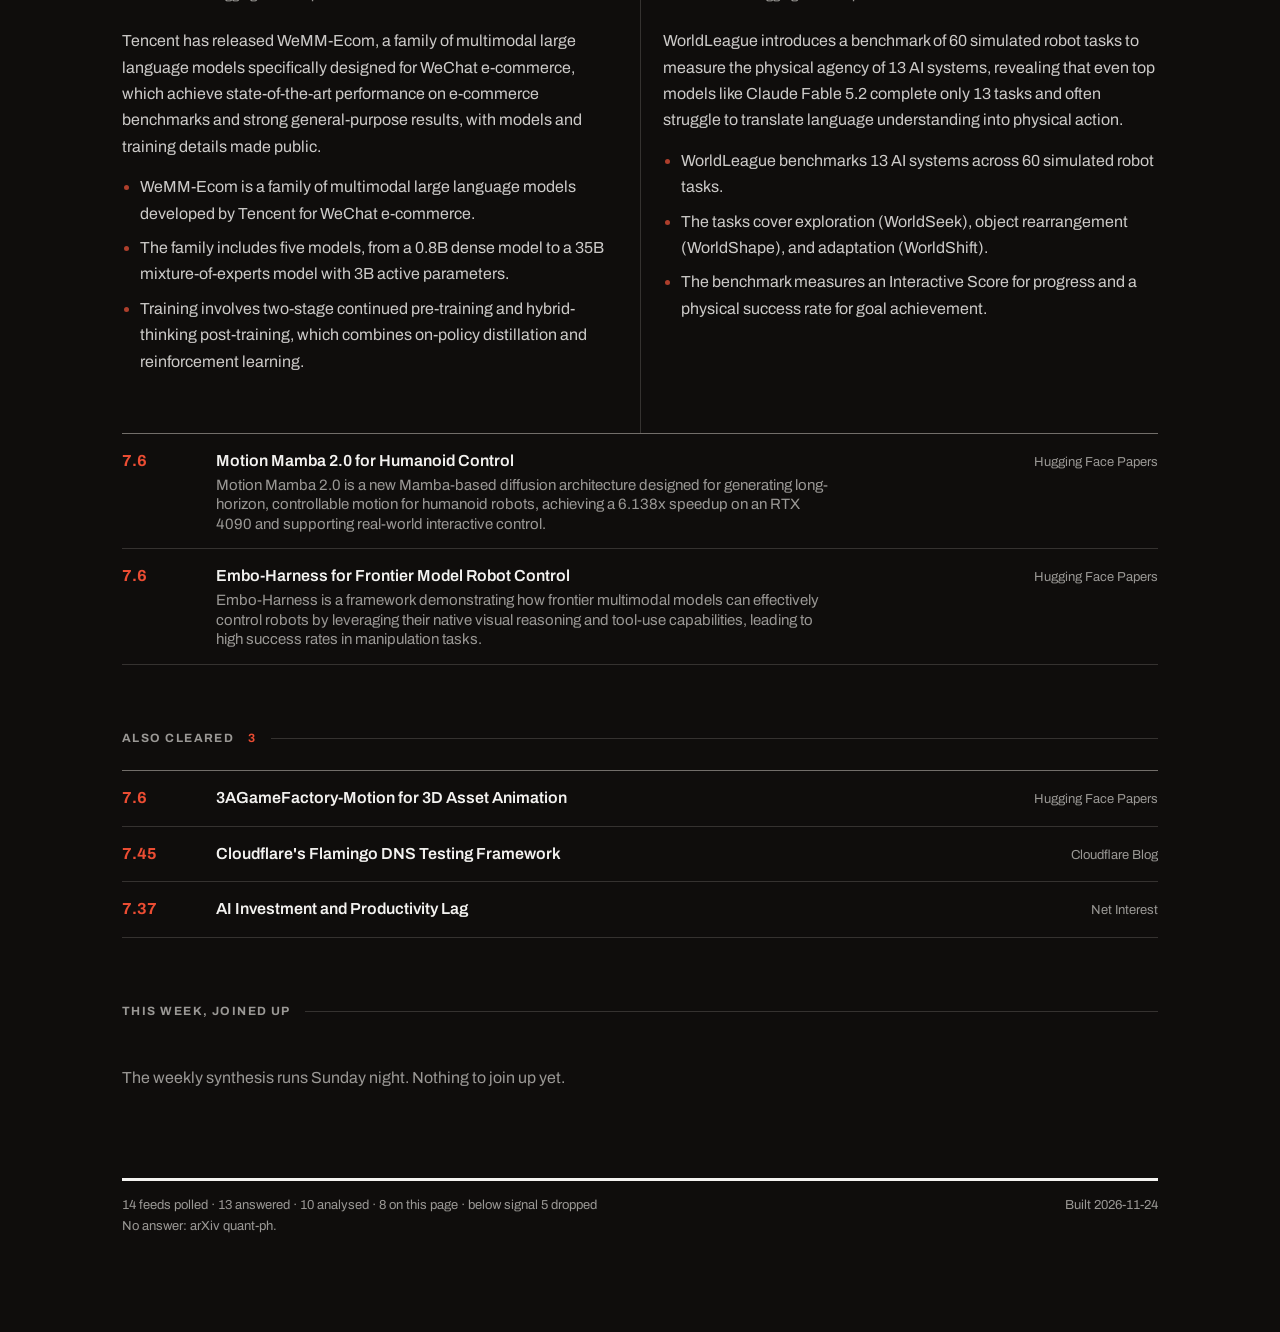
==== commit 2a1fe6e8: "deploy: f6dd7044babdba2415fcb8d2be145681350a2f0c" ====
--- a/index.html
+++ b/index.html
@@ -3,7 +3,7 @@
 <head>
     <meta charset="UTF-8">
     <meta name="viewport" content="width=device-width, initial-scale=1.0">
-    <title>Alpha Forge &mdash; 2026-11-23</title>
+    <title>Alpha Forge &mdash; 2026-11-24</title>
     <link rel="icon" href="data:image/svg+xml,<svg xmlns='http://www.w3.org/2000/svg' viewBox='0 0 16 16'><rect width='16' height='16' fill='%230D0D0C'/><rect x='2' y='6' width='12' height='4' fill='%23F0442A'/></svg>">
     <link rel="preconnect" href="https://fonts.googleapis.com">
     <link rel="preconnect" href="https://fonts.gstatic.com" crossorigin>
@@ -354,8 +354,8 @@
     <header class="masthead">
         <h1 class="wordmark"><span class="bar"></span>Alpha Forge</h1>
         <div class="dateline">
-            <b>2026-11-23</b><br>
-            5 of 7 cleared
+            <b>2026-11-24</b><br>
+            5 of 8 cleared
         </div>
     </header>
 
@@ -365,43 +365,43 @@
     
     <article class="lead">
         <div class="lead-head">
-            <h2>MemOnce: Scalable Memory Architecture for Large Language Models</h2>
-            <div class="score">9.15<small>Ranked</small></div>
+            <h2>Diverse AI Developments (Huawei, LLNL, Stanford, Drone Detection)</h2>
+            <div class="score">8.45<small>Ranked</small></div>
         </div>
 
         <div class="lead-rule"></div>
 
         <p class="credit">
             AI Research
-             &middot; Hugging Face Papers
-            
-            
-             &middot; signal 9.0/10
+             &middot; Import AI
+             &middot; 23 Nov
+            
+             &middot; signal 8.0/10
         </p>
 
-        <p class="deck">MemOnce is a novel memory architecture developed for large language models. It dramatically reduces GPU memory consumption and accelerates processing by efficiently caching compact states and employing sparse attention mechanisms.</p>
+        <p class="deck">Recent AI advancements include Chinese researchers optimizing Huawei chips with AscendGYM, Lawrence Livermore scientists developing SciResearch-Eval to test AI's ability to communicate experimental uncertainty (finding only frontier models reliable), Stanford professors launching the 'plural intelligence' AI startup Noeri with $110M, and the release of A2A-UAV, a new multimodal dataset for air-to-air drone detection.</p>
 
         <div class="story-body">
             
             <h4>So what</h4>
-            <p>Large language models can now process much longer conversations and documents more efficiently. This makes advanced AI applications more practical to deploy.</p>
+            <p>Advanced AI models can now design experiments and communicate uncertainty, making them more reliable partners in scientific discovery. This capability could accelerate scientific progress and make AI-driven research more trustworthy.</p>
             
 
             
             <h4>Key points</h4>
-            <ul><li>MemOnce is a memory architecture for large language models (LLMs) designed to handle long interactions efficiently.</li><li>It addresses the issue of standard Transformers, which accumulate KV caches, causing linear GPU memory growth and quadratic computational complexity.</li><li>The architecture includes a memory encoder-decoder that caches a small subset of final-layer hidden states as compact memory representations, decoding them into KV caches on demand.</li><li>It also uses memory sparse attention, which retrieves relevant memory representations and computes sparse indices once across layers.</li><li>These designs reduce GPU memory footprint and achieve linear-time complexity for LLM inference.</li></ul>
+            <ul><li>Shenzhen Loop Area Institute released AscendGYM, a kernel optimization benchmark for Huawei Ascend NPUs, to help AI develop custom kernels.</li><li>AscendGYM includes AscendForge, which provides unified interfaces for compilation, correctness checking, performance measurement, and feedback.</li><li>In tests, Opus 5, GPT-5.6, and GLM-5.3 showed strong performance in optimizing Ascend chips; Claude Code yielded the best absolute scores.</li><li>Lawrence Livermore National Laboratory researchers introduced SciResearch-Eval, a benchmark testing AI agents' ability to design experiments and report results with 95% uncertainty intervals.</li><li>SciResearch-Eval uses a deliberately flawed simulator to test AI's resilience to unanticipated equipment issues.</li></ul>
             
 
             
             <h4>Worth doing</h4>
-            <ul><li>Read the paper arxiv:2611.27973.</li><li>Clone the GitHub repository linked from the paper page.</li><li>Look up the MemOnce project page.</li><li>Search for Chang Nie to find related research.</li></ul>
-            
-
-            
-        </div>
-
-        
-        <a class="read" href="https://huggingface.co/papers/2611.27973" target="_blank" rel="noopener">Read it <span class="arrow">&rarr;</span></a>
+            <ul><li>Look up AscendGYM on GitHub.</li><li>Read the AscendGYM paper on arXiv.</li><li>Read the SciResearch-Eval paper on arXiv.</li><li>Check out the SciResearch-Eval leaderboard.</li></ul>
+            
+
+            
+        </div>
+
+        
+        <a class="read" href="https://importai.substack.com/p/import-ai-482-huawei-kernel-benchmarks" target="_blank" rel="noopener">Read it <span class="arrow">&rarr;</span></a>
         
     </article>
 
@@ -410,31 +410,31 @@
     <section class="band">
         
         <article class="band-item">
-            <div class="band-score">8.45</div>
-            <h3><a class="title-link" href="https://huggingface.co/papers/2611.15449" target="_blank" rel="noopener">ReasonText: Improving Text-Aware Image Super-Resolution with Reasoning</a></h3>
+            <div class="band-score">7.67</div>
+            <h3><a class="title-link" href="https://huggingface.co/papers/2611.30662" target="_blank" rel="noopener">Tencent's WeMM-Ecom for WeChat E-Commerce</a></h3>
             <p class="credit">
                 AI Research &middot; Hugging Face Papers
                 
             </p>
             <div class="story-body">
-                <p>A new paper highlights the challenges Text-Aware Image Super-Resolution (TAISR) models face with text requiring reasoning, introducing the ReasonText benchmark and GTTCA metric. To address this, they propose Reasoning Transfer via Captioning (RTC), a training-free plug-in utilizing Multimodal Large Language Models (MLLMs) to significantly improve text restoration performance on difficult texts.</p>
+                <p>Tencent has released WeMM-Ecom, a family of multimodal large language models specifically designed for WeChat e-commerce, which achieve state-of-the-art performance on e-commerce benchmarks and strong general-purpose results, with models and training details made public.</p>
                 
-                <ul><li>Existing Text-Aware Image Super-Resolution (TAISR) models struggle to restore severely degraded text. They rely on local visual evidence.</li><li>Humans use context, logical patterns, and prior knowledge to read such text.</li><li>The paper introduces ReasonText, a human-curated benchmark, and Ground-Truth Text-Crop Accuracy (GTTCA), a recognition-based metric.</li></ul>
+                <ul><li>WeMM-Ecom is a family of multimodal large language models developed by Tencent for WeChat e-commerce.</li><li>The family includes five models, from a 0.8B dense model to a 35B mixture-of-experts model with 3B active parameters.</li><li>Training involves two-stage continued pre-training and hybrid-thinking post-training, which combines on-policy distillation and reinforcement learning.</li></ul>
                 
             </div>
         </article>
         
         <article class="band-item">
-            <div class="band-score">8.45</div>
-            <h3><a class="title-link" href="https://arxiv.org/abs/2611.26720" target="_blank" rel="noopener">Improved Digitization Bounds for U(1) Lattice Gauge Theory</a></h3>
+            <div class="band-score">7.67</div>
+            <h3><a class="title-link" href="https://huggingface.co/papers/2611.30989" target="_blank" rel="noopener">WorldLeague Benchmark for AI Physical Agency</a></h3>
             <p class="credit">
-                Quantum Computing &middot; arXiv quant-ph
+                AI Research &middot; Hugging Face Papers
                 
             </p>
             <div class="story-body">
-                <p>New research has significantly improved the accuracy of estimating resources required for simulating lattice gauge theories on quantum computers. The study provides exponentially better error bounds for both digitization and time evolution in U(1) Lattice Gauge Theory via semiclassical analysis.</p>
+                <p>WorldLeague introduces a benchmark of 60 simulated robot tasks to measure the physical agency of 13 AI systems, revealing that even top models like Claude Fable 5.2 complete only 13 tasks and often struggle to translate language understanding into physical action.</p>
                 
-                <ul><li>The paper derives a digitization error bound for low-lying eigenstates of the Kogut-Susskind Hamiltonian, a model for pure U(1) gauge theory.</li><li>It translates this into a bound on time-evolution error.</li><li>The new bound shows exponentially improved dependence on the inverse lattice spacing (1/a) and evolution time (T).</li></ul>
+                <ul><li>WorldLeague benchmarks 13 AI systems across 60 simulated robot tasks.</li><li>The tasks cover exploration (WorldSeek), object rearrangement (WorldShape), and adaptation (WorldShift).</li><li>The benchmark measures an Interactive Score for progress and a physical success rate for goal achievement.</li></ul>
                 
             </div>
         </article>
@@ -447,19 +447,19 @@
     <section class="tail">
         
         <div class="tail-row">
-            <span class="tail-rank">8.03</span>
+            <span class="tail-rank">7.6</span>
             <span class="tail-title">
-                <a class="title-link" href="https://huggingface.co/papers/2611.27963" target="_blank" rel="noopener">NoPeWorld: Non-penetrating World Models</a>
-                <p>Researchers have introduced NoPeWorld, a lightweight framework that leverages hidden states from frozen diffusion transformers to ensure objects do not penetrate each other in interactive video world models. This approach drastically reduces physical violations from 74% to 16% and demonstrates strong zero-shot generalization capabilities.</p>
+                <a class="title-link" href="https://huggingface.co/papers/2611.29897" target="_blank" rel="noopener">Motion Mamba 2.0 for Humanoid Control</a>
+                <p>Motion Mamba 2.0 is a new Mamba-based diffusion architecture designed for generating long-horizon, controllable motion for humanoid robots, achieving a 6.138x speedup on an RTX 4090 and supporting real-world interactive control.</p>
             </span>
             <span class="tail-src">Hugging Face Papers</span>
         </div>
         
         <div class="tail-row">
-            <span class="tail-rank">7.75</span>
+            <span class="tail-rank">7.6</span>
             <span class="tail-title">
-                <a class="title-link" href="https://huggingface.co/papers/2611.24636" target="_blank" rel="noopener">Clover-35B-A3B-Preview: A New Diffusion Language Model</a>
-                <p>DiffuSpace has unveiled Clover-35B-A3B-Preview, a 35 billion parameter mixture-of-experts diffusion language model. This model has achieved impressive scores on benchmarks like SWE-bench and Terminal-Bench, and is capable of generating 680 tokens per second on an NVIDIA GB300 GPU.</p>
+                <a class="title-link" href="https://huggingface.co/papers/2611.31201" target="_blank" rel="noopener">Embo-Harness for Frontier Model Robot Control</a>
+                <p>Embo-Harness is a framework demonstrating how frontier multimodal models can effectively control robots by leveraging their native visual reasoning and tool-use capabilities, leading to high success rates in manipulation tasks.</p>
             </span>
             <span class="tail-src">Hugging Face Papers</span>
         </div>
@@ -470,23 +470,31 @@
     
 
     
-    <h2 class="rubric">Also cleared <span class="n">2</span></h2>
+    <h2 class="rubric">Also cleared <span class="n">3</span></h2>
     <section class="tail">
         
         <div class="tail-row">
-            <span class="tail-rank">7.67</span>
+            <span class="tail-rank">7.6</span>
             <span class="tail-title">
-                <a class="title-link" href="https://huggingface.co/papers/2611.27193" target="_blank" rel="noopener">cmHC: Balancing Stream Mixing in Hyper-Connections</a>
+                <a class="title-link" href="https://huggingface.co/papers/2611.30013" target="_blank" rel="noopener">3AGameFactory-Motion for 3D Asset Animation</a>
             </span>
             <span class="tail-src">Hugging Face Papers</span>
         </div>
         
         <div class="tail-row">
-            <span class="tail-rank">6.22</span>
+            <span class="tail-rank">7.45</span>
             <span class="tail-title">
-                <a class="title-link" href="https://arxiv.org/abs/2611.26705" target="_blank" rel="noopener">Certification of Non-Stabilizerness in Multi-Qubit Systems</a>
+                <a class="title-link" href="https://blog.cloudflare.com/probing-dns-at-cloudflare/" target="_blank" rel="noopener">Cloudflare's Flamingo DNS Testing Framework</a>
             </span>
-            <span class="tail-src">arXiv quant-ph</span>
+            <span class="tail-src">Cloudflare Blog</span>
+        </div>
+        
+        <div class="tail-row">
+            <span class="tail-rank">7.37</span>
+            <span class="tail-title">
+                <a class="title-link" href="https://www.netinterest.co/p/supply-and-demand" target="_blank" rel="noopener">AI Investment and Productivity Lag</a>
+            </span>
+            <span class="tail-src">Net Interest</span>
         </div>
         
     </section>
@@ -500,14 +508,14 @@
     <footer class="colophon">
         <span>
             
-            14 feeds polled &middot; 12 answered &middot; 
-            8 analysed &middot; 
-            
-            7 on this page &middot; below signal 5 dropped
-            <br>No answer: Import AI, Quantum Zeitgeist.
+            14 feeds polled &middot; 13 answered &middot; 
+            10 analysed &middot; 
+            
+            8 on this page &middot; below signal 5 dropped
+            <br>No answer: arXiv quant-ph.
             
         </span>
-        <span>Built 2026-11-23</span>
+        <span>Built 2026-11-24</span>
     </footer>
 
 </div>
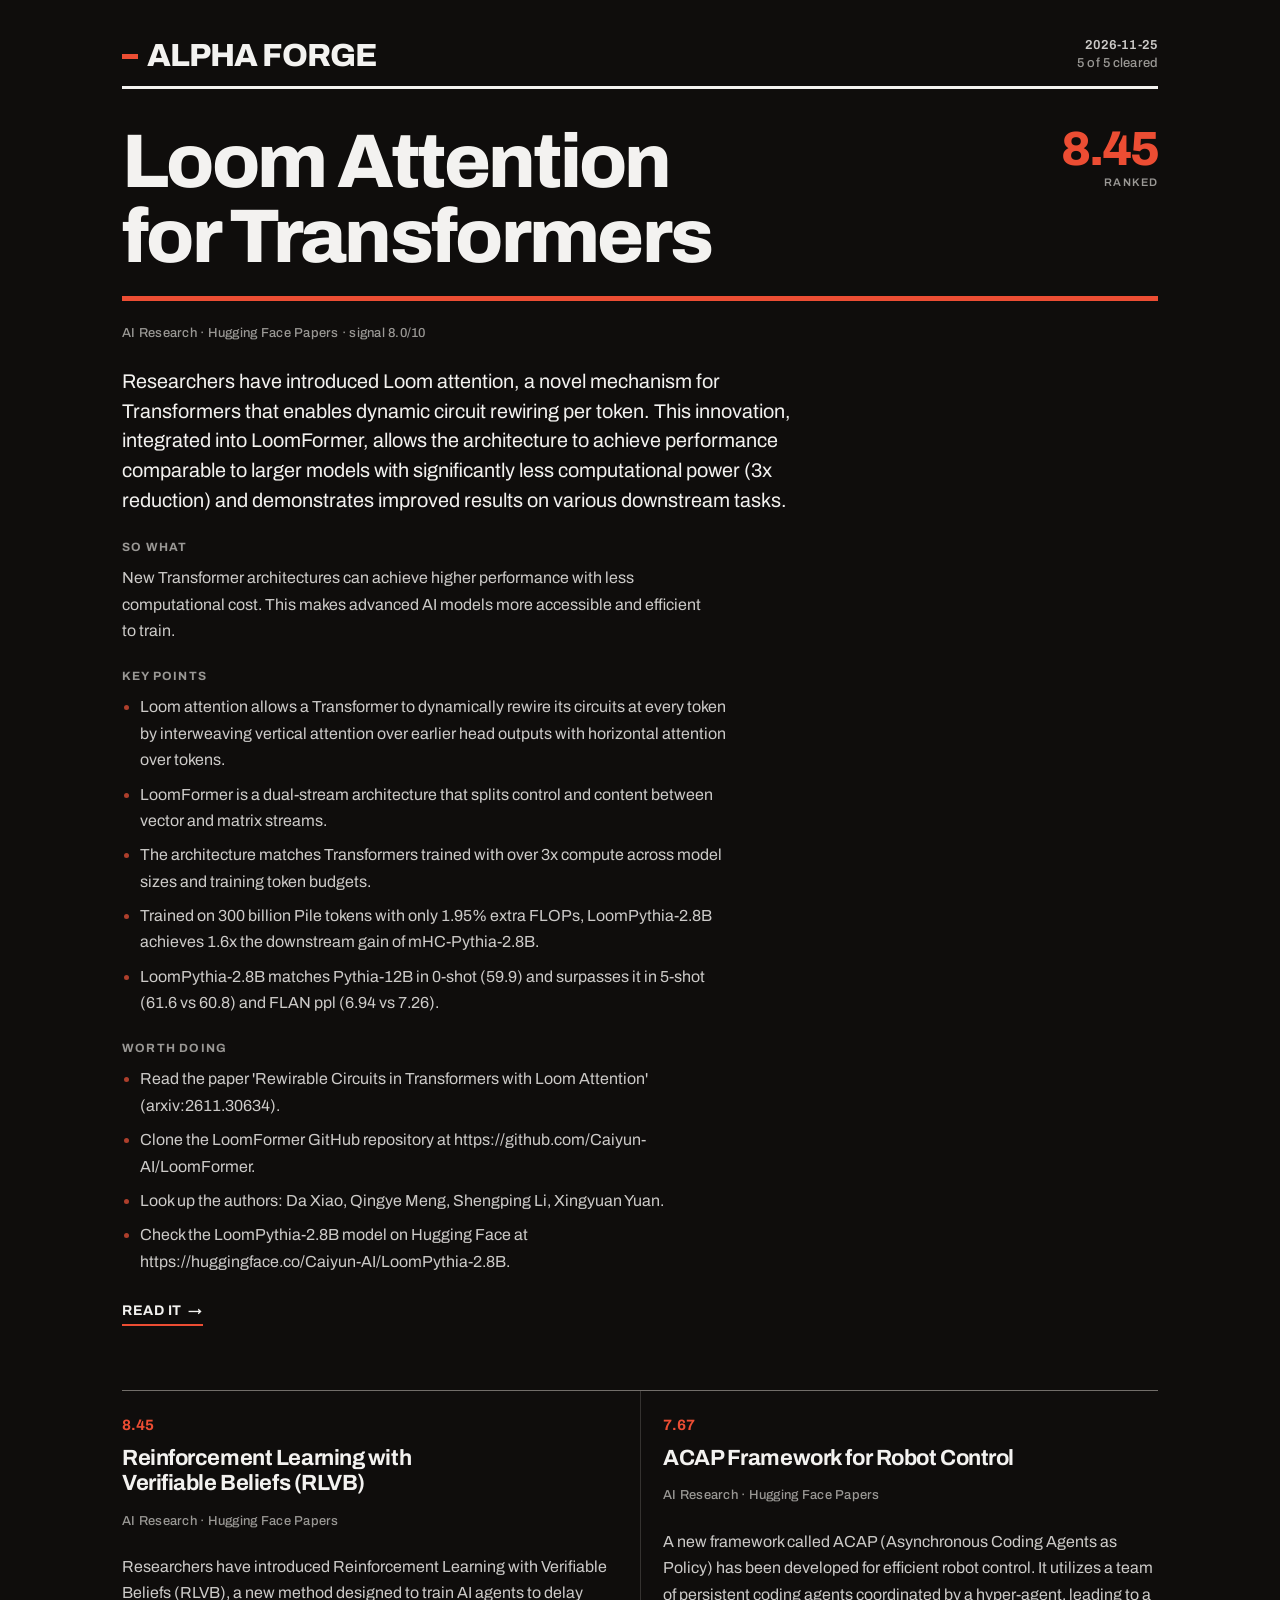
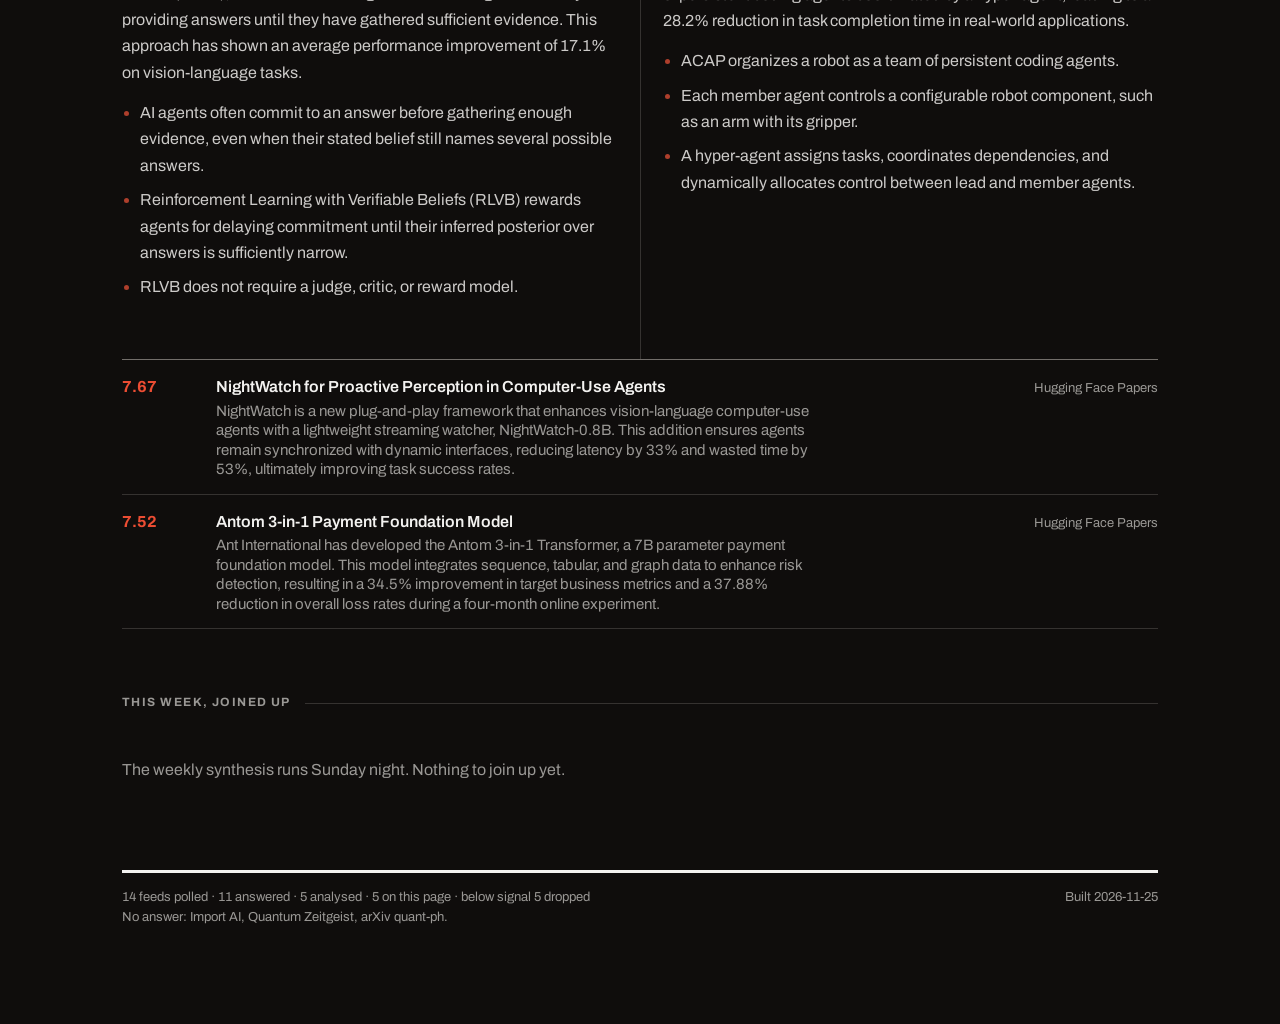
==== commit 8c336053: "deploy: 64fb7ff824d2960ab7a8c65658b5c3bb622628ee" ====
--- a/index.html
+++ b/index.html
@@ -3,7 +3,7 @@
 <head>
     <meta charset="UTF-8">
     <meta name="viewport" content="width=device-width, initial-scale=1.0">
-    <title>Alpha Forge &mdash; 2026-11-24</title>
+    <title>Alpha Forge &mdash; 2026-11-25</title>
     <link rel="icon" href="data:image/svg+xml,<svg xmlns='http://www.w3.org/2000/svg' viewBox='0 0 16 16'><rect width='16' height='16' fill='%230D0D0C'/><rect x='2' y='6' width='12' height='4' fill='%23F0442A'/></svg>">
     <link rel="preconnect" href="https://fonts.googleapis.com">
     <link rel="preconnect" href="https://fonts.gstatic.com" crossorigin>
@@ -354,8 +354,8 @@
     <header class="masthead">
         <h1 class="wordmark"><span class="bar"></span>Alpha Forge</h1>
         <div class="dateline">
-            <b>2026-11-24</b><br>
-            5 of 8 cleared
+            <b>2026-11-25</b><br>
+            5 of 5 cleared
         </div>
     </header>
 
@@ -365,7 +365,7 @@
     
     <article class="lead">
         <div class="lead-head">
-            <h2>Diverse AI Developments (Huawei, LLNL, Stanford, Drone Detection)</h2>
+            <h2>Loom Attention for Transformers</h2>
             <div class="score">8.45<small>Ranked</small></div>
         </div>
 
@@ -373,72 +373,72 @@
 
         <p class="credit">
             AI Research
-             &middot; Import AI
-             &middot; 23 Nov
+             &middot; Hugging Face Papers
+            
             
              &middot; signal 8.0/10
         </p>
 
-        <p class="deck">Recent AI advancements include Chinese researchers optimizing Huawei chips with AscendGYM, Lawrence Livermore scientists developing SciResearch-Eval to test AI's ability to communicate experimental uncertainty (finding only frontier models reliable), Stanford professors launching the 'plural intelligence' AI startup Noeri with $110M, and the release of A2A-UAV, a new multimodal dataset for air-to-air drone detection.</p>
+        <p class="deck">Researchers have introduced Loom attention, a novel mechanism for Transformers that enables dynamic circuit rewiring per token. This innovation, integrated into LoomFormer, allows the architecture to achieve performance comparable to larger models with significantly less computational power (3x reduction) and demonstrates improved results on various downstream tasks.</p>
 
         <div class="story-body">
             
             <h4>So what</h4>
-            <p>Advanced AI models can now design experiments and communicate uncertainty, making them more reliable partners in scientific discovery. This capability could accelerate scientific progress and make AI-driven research more trustworthy.</p>
+            <p>New Transformer architectures can achieve higher performance with less computational cost. This makes advanced AI models more accessible and efficient to train.</p>
             
 
             
             <h4>Key points</h4>
-            <ul><li>Shenzhen Loop Area Institute released AscendGYM, a kernel optimization benchmark for Huawei Ascend NPUs, to help AI develop custom kernels.</li><li>AscendGYM includes AscendForge, which provides unified interfaces for compilation, correctness checking, performance measurement, and feedback.</li><li>In tests, Opus 5, GPT-5.6, and GLM-5.3 showed strong performance in optimizing Ascend chips; Claude Code yielded the best absolute scores.</li><li>Lawrence Livermore National Laboratory researchers introduced SciResearch-Eval, a benchmark testing AI agents' ability to design experiments and report results with 95% uncertainty intervals.</li><li>SciResearch-Eval uses a deliberately flawed simulator to test AI's resilience to unanticipated equipment issues.</li></ul>
+            <ul><li>Loom attention allows a Transformer to dynamically rewire its circuits at every token by interweaving vertical attention over earlier head outputs with horizontal attention over tokens.</li><li>LoomFormer is a dual-stream architecture that splits control and content between vector and matrix streams.</li><li>The architecture matches Transformers trained with over 3x compute across model sizes and training token budgets.</li><li>Trained on 300 billion Pile tokens with only 1.95% extra FLOPs, LoomPythia-2.8B achieves 1.6x the downstream gain of mHC-Pythia-2.8B.</li><li>LoomPythia-2.8B matches Pythia-12B in 0-shot (59.9) and surpasses it in 5-shot (61.6 vs 60.8) and FLAN ppl (6.94 vs 7.26).</li></ul>
             
 
             
             <h4>Worth doing</h4>
-            <ul><li>Look up AscendGYM on GitHub.</li><li>Read the AscendGYM paper on arXiv.</li><li>Read the SciResearch-Eval paper on arXiv.</li><li>Check out the SciResearch-Eval leaderboard.</li></ul>
+            <ul><li>Read the paper 'Rewirable Circuits in Transformers with Loom Attention' (arxiv:2611.30634).</li><li>Clone the LoomFormer GitHub repository at https://github.com/Caiyun-AI/LoomFormer.</li><li>Look up the authors: Da Xiao, Qingye Meng, Shengping Li, Xingyuan Yuan.</li><li>Check the LoomPythia-2.8B model on Hugging Face at https://huggingface.co/Caiyun-AI/LoomPythia-2.8B.</li></ul>
             
 
             
         </div>
 
         
-        <a class="read" href="https://importai.substack.com/p/import-ai-482-huawei-kernel-benchmarks" target="_blank" rel="noopener">Read it <span class="arrow">&rarr;</span></a>
+        <a class="read" href="https://huggingface.co/papers/2611.30634" target="_blank" rel="noopener">Read it <span class="arrow">&rarr;</span></a>
         
     </article>
 
     
     
     <section class="band">
+        
+        <article class="band-item">
+            <div class="band-score">8.45</div>
+            <h3><a class="title-link" href="https://huggingface.co/papers/2611.32884" target="_blank" rel="noopener">Reinforcement Learning with Verifiable Beliefs (RLVB)</a></h3>
+            <p class="credit">
+                AI Research &middot; Hugging Face Papers
+                
+            </p>
+            <div class="story-body">
+                <p>Researchers have introduced Reinforcement Learning with Verifiable Beliefs (RLVB), a new method designed to train AI agents to delay providing answers until they have gathered sufficient evidence. This approach has shown an average performance improvement of 17.1% on vision-language tasks.</p>
+                
+                <ul><li>AI agents often commit to an answer before gathering enough evidence, even when their stated belief still names several possible answers.</li><li>Reinforcement Learning with Verifiable Beliefs (RLVB) rewards agents for delaying commitment until their inferred posterior over answers is sufficiently narrow.</li><li>RLVB does not require a judge, critic, or reward model.</li></ul>
+                
+            </div>
+        </article>
         
         <article class="band-item">
             <div class="band-score">7.67</div>
-            <h3><a class="title-link" href="https://huggingface.co/papers/2611.30662" target="_blank" rel="noopener">Tencent's WeMM-Ecom for WeChat E-Commerce</a></h3>
+            <h3><a class="title-link" href="https://huggingface.co/papers/2611.31205" target="_blank" rel="noopener">ACAP Framework for Robot Control</a></h3>
             <p class="credit">
                 AI Research &middot; Hugging Face Papers
                 
             </p>
             <div class="story-body">
-                <p>Tencent has released WeMM-Ecom, a family of multimodal large language models specifically designed for WeChat e-commerce, which achieve state-of-the-art performance on e-commerce benchmarks and strong general-purpose results, with models and training details made public.</p>
-                
-                <ul><li>WeMM-Ecom is a family of multimodal large language models developed by Tencent for WeChat e-commerce.</li><li>The family includes five models, from a 0.8B dense model to a 35B mixture-of-experts model with 3B active parameters.</li><li>Training involves two-stage continued pre-training and hybrid-thinking post-training, which combines on-policy distillation and reinforcement learning.</li></ul>
+                <p>A new framework called ACAP (Asynchronous Coding Agents as Policy) has been developed for efficient robot control. It utilizes a team of persistent coding agents coordinated by a hyper-agent, leading to a 28.2% reduction in task completion time in real-world applications.</p>
+                
+                <ul><li>ACAP organizes a robot as a team of persistent coding agents.</li><li>Each member agent controls a configurable robot component, such as an arm with its gripper.</li><li>A hyper-agent assigns tasks, coordinates dependencies, and dynamically allocates control between lead and member agents.</li></ul>
                 
             </div>
         </article>
         
-        <article class="band-item">
-            <div class="band-score">7.67</div>
-            <h3><a class="title-link" href="https://huggingface.co/papers/2611.30989" target="_blank" rel="noopener">WorldLeague Benchmark for AI Physical Agency</a></h3>
-            <p class="credit">
-                AI Research &middot; Hugging Face Papers
-                
-            </p>
-            <div class="story-body">
-                <p>WorldLeague introduces a benchmark of 60 simulated robot tasks to measure the physical agency of 13 AI systems, revealing that even top models like Claude Fable 5.2 complete only 13 tasks and often struggle to translate language understanding into physical action.</p>
-                
-                <ul><li>WorldLeague benchmarks 13 AI systems across 60 simulated robot tasks.</li><li>The tasks cover exploration (WorldSeek), object rearrangement (WorldShape), and adaptation (WorldShift).</li><li>The benchmark measures an Interactive Score for progress and a physical success rate for goal achievement.</li></ul>
-                
-            </div>
-        </article>
-        
     </section>
     
 
@@ -447,19 +447,19 @@
     <section class="tail">
         
         <div class="tail-row">
-            <span class="tail-rank">7.6</span>
+            <span class="tail-rank">7.67</span>
             <span class="tail-title">
-                <a class="title-link" href="https://huggingface.co/papers/2611.29897" target="_blank" rel="noopener">Motion Mamba 2.0 for Humanoid Control</a>
-                <p>Motion Mamba 2.0 is a new Mamba-based diffusion architecture designed for generating long-horizon, controllable motion for humanoid robots, achieving a 6.138x speedup on an RTX 4090 and supporting real-world interactive control.</p>
+                <a class="title-link" href="https://huggingface.co/papers/2611.28947" target="_blank" rel="noopener">NightWatch for Proactive Perception in Computer-Use Agents</a>
+                <p>NightWatch is a new plug-and-play framework that enhances vision-language computer-use agents with a lightweight streaming watcher, NightWatch-0.8B. This addition ensures agents remain synchronized with dynamic interfaces, reducing latency by 33% and wasted time by 53%, ultimately improving task success rates.</p>
             </span>
             <span class="tail-src">Hugging Face Papers</span>
         </div>
         
         <div class="tail-row">
-            <span class="tail-rank">7.6</span>
+            <span class="tail-rank">7.52</span>
             <span class="tail-title">
-                <a class="title-link" href="https://huggingface.co/papers/2611.31201" target="_blank" rel="noopener">Embo-Harness for Frontier Model Robot Control</a>
-                <p>Embo-Harness is a framework demonstrating how frontier multimodal models can effectively control robots by leveraging their native visual reasoning and tool-use capabilities, leading to high success rates in manipulation tasks.</p>
+                <a class="title-link" href="https://huggingface.co/papers/2611.25403" target="_blank" rel="noopener">Antom 3-in-1 Payment Foundation Model</a>
+                <p>Ant International has developed the Antom 3-in-1 Transformer, a 7B parameter payment foundation model. This model integrates sequence, tabular, and graph data to enhance risk detection, resulting in a 34.5% improvement in target business metrics and a 37.88% reduction in overall loss rates during a four-month online experiment.</p>
             </span>
             <span class="tail-src">Hugging Face Papers</span>
         </div>
@@ -470,35 +470,6 @@
     
 
     
-    <h2 class="rubric">Also cleared <span class="n">3</span></h2>
-    <section class="tail">
-        
-        <div class="tail-row">
-            <span class="tail-rank">7.6</span>
-            <span class="tail-title">
-                <a class="title-link" href="https://huggingface.co/papers/2611.30013" target="_blank" rel="noopener">3AGameFactory-Motion for 3D Asset Animation</a>
-            </span>
-            <span class="tail-src">Hugging Face Papers</span>
-        </div>
-        
-        <div class="tail-row">
-            <span class="tail-rank">7.45</span>
-            <span class="tail-title">
-                <a class="title-link" href="https://blog.cloudflare.com/probing-dns-at-cloudflare/" target="_blank" rel="noopener">Cloudflare's Flamingo DNS Testing Framework</a>
-            </span>
-            <span class="tail-src">Cloudflare Blog</span>
-        </div>
-        
-        <div class="tail-row">
-            <span class="tail-rank">7.37</span>
-            <span class="tail-title">
-                <a class="title-link" href="https://www.netinterest.co/p/supply-and-demand" target="_blank" rel="noopener">AI Investment and Productivity Lag</a>
-            </span>
-            <span class="tail-src">Net Interest</span>
-        </div>
-        
-    </section>
-    
 
     <h2 class="rubric">This week, joined up</h2>
     
@@ -508,14 +479,14 @@
     <footer class="colophon">
         <span>
             
-            14 feeds polled &middot; 13 answered &middot; 
-            10 analysed &middot; 
-            
-            8 on this page &middot; below signal 5 dropped
-            <br>No answer: arXiv quant-ph.
+            14 feeds polled &middot; 11 answered &middot; 
+            5 analysed &middot; 
+            
+            5 on this page &middot; below signal 5 dropped
+            <br>No answer: Import AI, Quantum Zeitgeist, arXiv quant-ph.
             
         </span>
-        <span>Built 2026-11-24</span>
+        <span>Built 2026-11-25</span>
     </footer>
 
 </div>
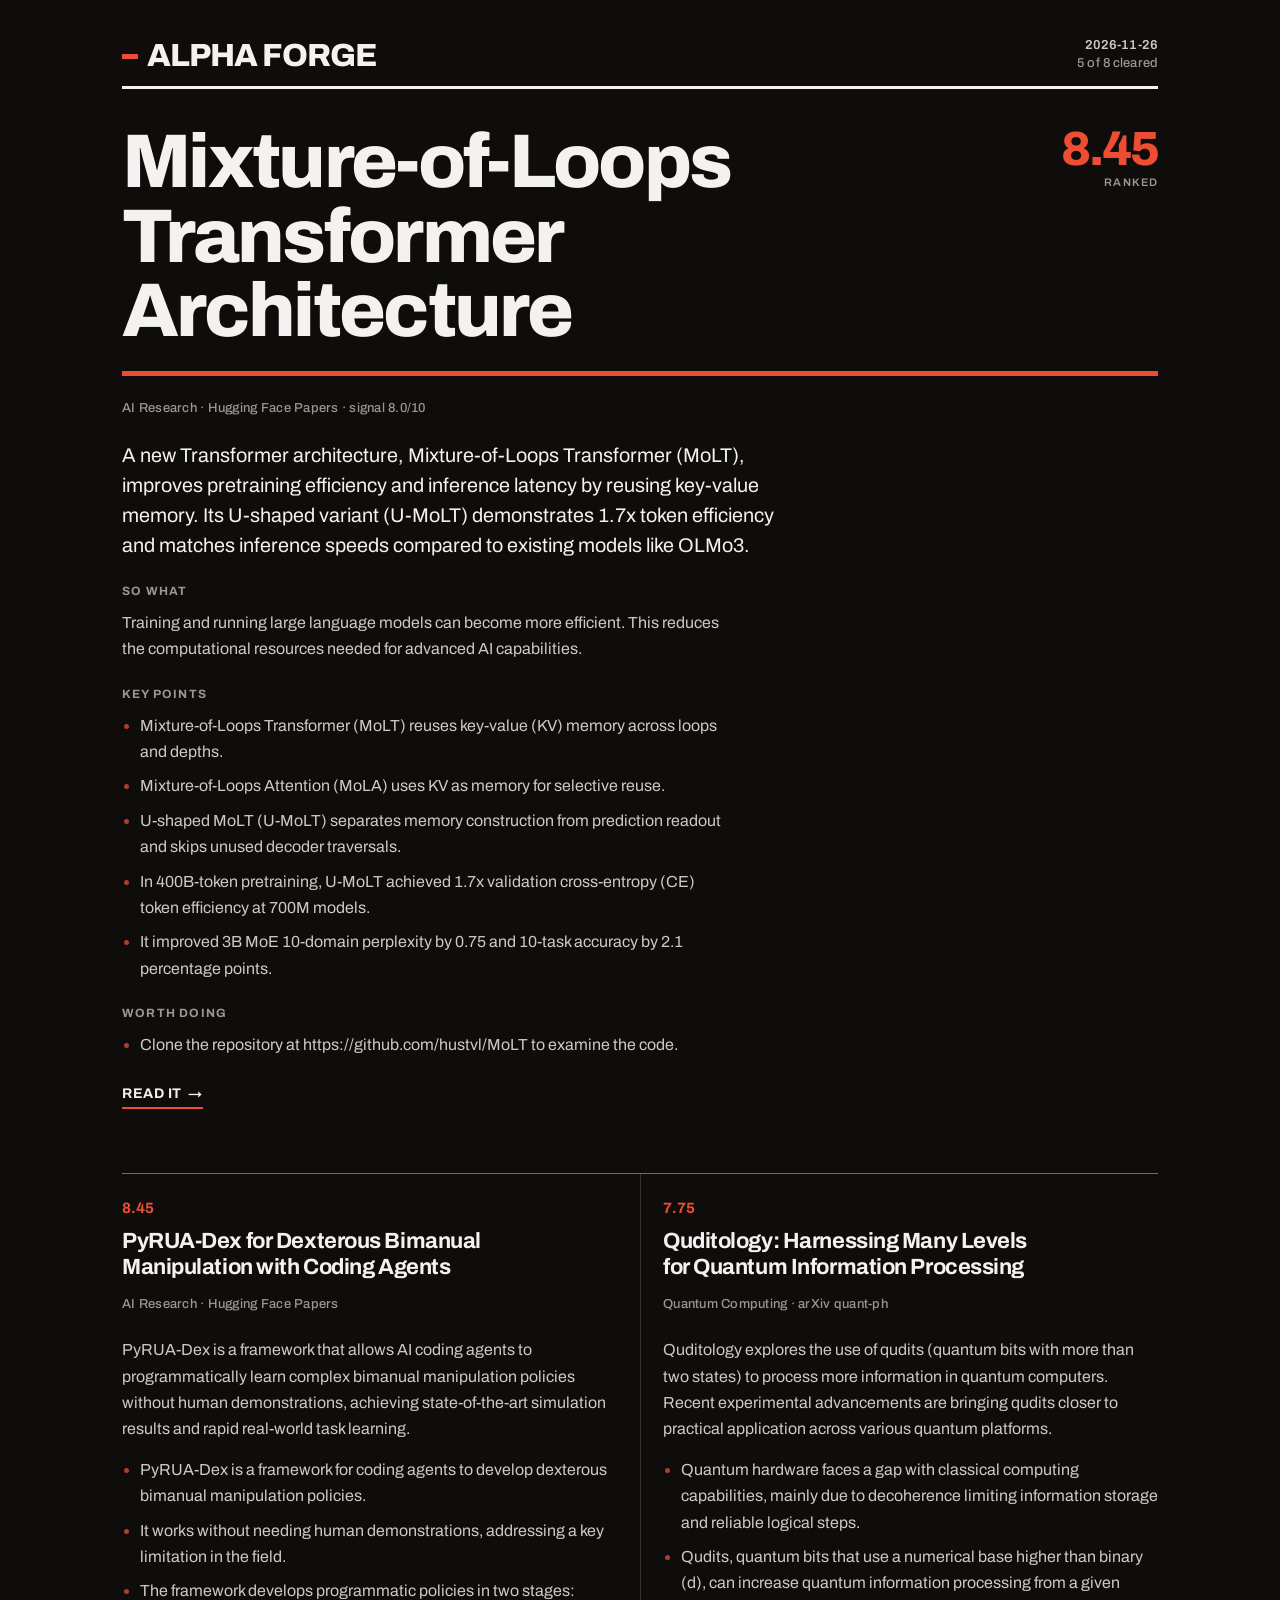
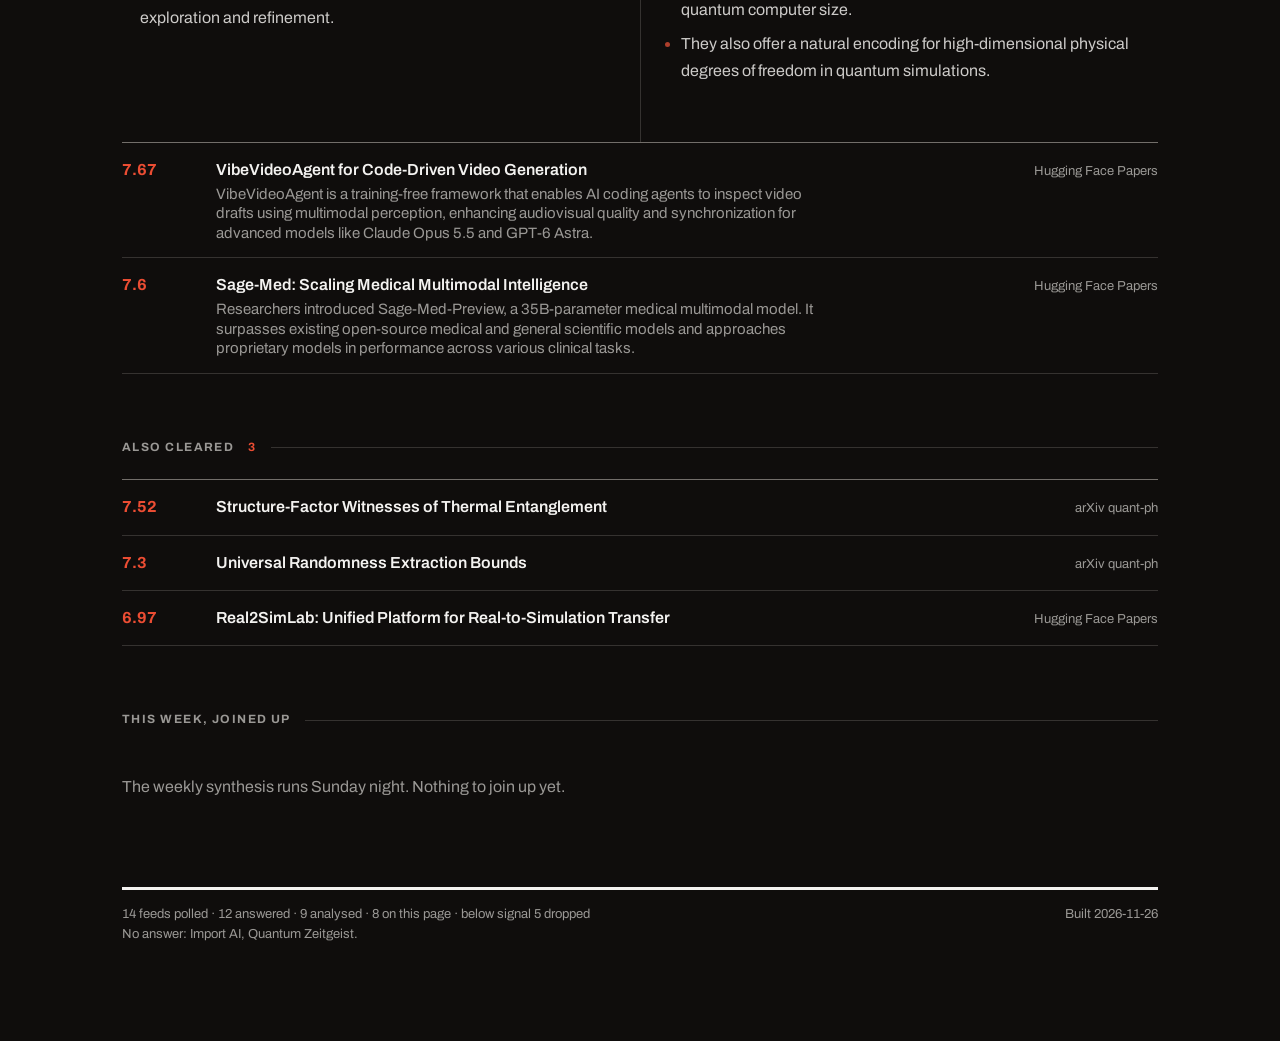
==== commit 28bbaa9d: "deploy: a76f87c62016a8bd268631993845604f0058fa44" ====
--- a/index.html
+++ b/index.html
@@ -3,7 +3,7 @@
 <head>
     <meta charset="UTF-8">
     <meta name="viewport" content="width=device-width, initial-scale=1.0">
-    <title>Alpha Forge &mdash; 2026-11-25</title>
+    <title>Alpha Forge &mdash; 2026-11-26</title>
     <link rel="icon" href="data:image/svg+xml,<svg xmlns='http://www.w3.org/2000/svg' viewBox='0 0 16 16'><rect width='16' height='16' fill='%230D0D0C'/><rect x='2' y='6' width='12' height='4' fill='%23F0442A'/></svg>">
     <link rel="preconnect" href="https://fonts.googleapis.com">
     <link rel="preconnect" href="https://fonts.gstatic.com" crossorigin>
@@ -354,8 +354,8 @@
     <header class="masthead">
         <h1 class="wordmark"><span class="bar"></span>Alpha Forge</h1>
         <div class="dateline">
-            <b>2026-11-25</b><br>
-            5 of 5 cleared
+            <b>2026-11-26</b><br>
+            5 of 8 cleared
         </div>
     </header>
 
@@ -365,7 +365,7 @@
     
     <article class="lead">
         <div class="lead-head">
-            <h2>Loom Attention for Transformers</h2>
+            <h2>Mixture-of-Loops Transformer Architecture</h2>
             <div class="score">8.45<small>Ranked</small></div>
         </div>
 
@@ -379,29 +379,29 @@
              &middot; signal 8.0/10
         </p>
 
-        <p class="deck">Researchers have introduced Loom attention, a novel mechanism for Transformers that enables dynamic circuit rewiring per token. This innovation, integrated into LoomFormer, allows the architecture to achieve performance comparable to larger models with significantly less computational power (3x reduction) and demonstrates improved results on various downstream tasks.</p>
+        <p class="deck">A new Transformer architecture, Mixture-of-Loops Transformer (MoLT), improves pretraining efficiency and inference latency by reusing key-value memory. Its U-shaped variant (U-MoLT) demonstrates 1.7x token efficiency and matches inference speeds compared to existing models like OLMo3.</p>
 
         <div class="story-body">
             
             <h4>So what</h4>
-            <p>New Transformer architectures can achieve higher performance with less computational cost. This makes advanced AI models more accessible and efficient to train.</p>
+            <p>Training and running large language models can become more efficient. This reduces the computational resources needed for advanced AI capabilities.</p>
             
 
             
             <h4>Key points</h4>
-            <ul><li>Loom attention allows a Transformer to dynamically rewire its circuits at every token by interweaving vertical attention over earlier head outputs with horizontal attention over tokens.</li><li>LoomFormer is a dual-stream architecture that splits control and content between vector and matrix streams.</li><li>The architecture matches Transformers trained with over 3x compute across model sizes and training token budgets.</li><li>Trained on 300 billion Pile tokens with only 1.95% extra FLOPs, LoomPythia-2.8B achieves 1.6x the downstream gain of mHC-Pythia-2.8B.</li><li>LoomPythia-2.8B matches Pythia-12B in 0-shot (59.9) and surpasses it in 5-shot (61.6 vs 60.8) and FLAN ppl (6.94 vs 7.26).</li></ul>
+            <ul><li>Mixture-of-Loops Transformer (MoLT) reuses key-value (KV) memory across loops and depths.</li><li>Mixture-of-Loops Attention (MoLA) uses KV as memory for selective reuse.</li><li>U-shaped MoLT (U-MoLT) separates memory construction from prediction readout and skips unused decoder traversals.</li><li>In 400B-token pretraining, U-MoLT achieved 1.7x validation cross-entropy (CE) token efficiency at 700M models.</li><li>It improved 3B MoE 10-domain perplexity by 0.75 and 10-task accuracy by 2.1 percentage points.</li></ul>
             
 
             
             <h4>Worth doing</h4>
-            <ul><li>Read the paper 'Rewirable Circuits in Transformers with Loom Attention' (arxiv:2611.30634).</li><li>Clone the LoomFormer GitHub repository at https://github.com/Caiyun-AI/LoomFormer.</li><li>Look up the authors: Da Xiao, Qingye Meng, Shengping Li, Xingyuan Yuan.</li><li>Check the LoomPythia-2.8B model on Hugging Face at https://huggingface.co/Caiyun-AI/LoomPythia-2.8B.</li></ul>
-            
-
-            
-        </div>
-
-        
-        <a class="read" href="https://huggingface.co/papers/2611.30634" target="_blank" rel="noopener">Read it <span class="arrow">&rarr;</span></a>
+            <ul><li>Clone the repository at https://github.com/hustvl/MoLT to examine the code.</li></ul>
+            
+
+            
+        </div>
+
+        
+        <a class="read" href="https://huggingface.co/papers/2611.34923" target="_blank" rel="noopener">Read it <span class="arrow">&rarr;</span></a>
         
     </article>
 
@@ -411,30 +411,30 @@
         
         <article class="band-item">
             <div class="band-score">8.45</div>
-            <h3><a class="title-link" href="https://huggingface.co/papers/2611.32884" target="_blank" rel="noopener">Reinforcement Learning with Verifiable Beliefs (RLVB)</a></h3>
+            <h3><a class="title-link" href="https://huggingface.co/papers/2611.33144" target="_blank" rel="noopener">PyRUA-Dex for Dexterous Bimanual Manipulation with Coding Agents</a></h3>
             <p class="credit">
                 AI Research &middot; Hugging Face Papers
                 
             </p>
             <div class="story-body">
-                <p>Researchers have introduced Reinforcement Learning with Verifiable Beliefs (RLVB), a new method designed to train AI agents to delay providing answers until they have gathered sufficient evidence. This approach has shown an average performance improvement of 17.1% on vision-language tasks.</p>
+                <p>PyRUA-Dex is a framework that allows AI coding agents to programmatically learn complex bimanual manipulation policies without human demonstrations, achieving state-of-the-art simulation results and rapid real-world task learning.</p>
                 
-                <ul><li>AI agents often commit to an answer before gathering enough evidence, even when their stated belief still names several possible answers.</li><li>Reinforcement Learning with Verifiable Beliefs (RLVB) rewards agents for delaying commitment until their inferred posterior over answers is sufficiently narrow.</li><li>RLVB does not require a judge, critic, or reward model.</li></ul>
+                <ul><li>PyRUA-Dex is a framework for coding agents to develop dexterous bimanual manipulation policies.</li><li>It works without needing human demonstrations, addressing a key limitation in the field.</li><li>The framework develops programmatic policies in two stages: exploration and refinement.</li></ul>
                 
             </div>
         </article>
         
         <article class="band-item">
-            <div class="band-score">7.67</div>
-            <h3><a class="title-link" href="https://huggingface.co/papers/2611.31205" target="_blank" rel="noopener">ACAP Framework for Robot Control</a></h3>
+            <div class="band-score">7.75</div>
+            <h3><a class="title-link" href="https://arxiv.org/abs/2611.33299" target="_blank" rel="noopener">Quditology: Harnessing Many Levels for Quantum Information Processing</a></h3>
             <p class="credit">
-                AI Research &middot; Hugging Face Papers
+                Quantum Computing &middot; arXiv quant-ph
                 
             </p>
             <div class="story-body">
-                <p>A new framework called ACAP (Asynchronous Coding Agents as Policy) has been developed for efficient robot control. It utilizes a team of persistent coding agents coordinated by a hyper-agent, leading to a 28.2% reduction in task completion time in real-world applications.</p>
+                <p>Quditology explores the use of qudits (quantum bits with more than two states) to process more information in quantum computers. Recent experimental advancements are bringing qudits closer to practical application across various quantum platforms.</p>
                 
-                <ul><li>ACAP organizes a robot as a team of persistent coding agents.</li><li>Each member agent controls a configurable robot component, such as an arm with its gripper.</li><li>A hyper-agent assigns tasks, coordinates dependencies, and dynamically allocates control between lead and member agents.</li></ul>
+                <ul><li>Quantum hardware faces a gap with classical computing capabilities, mainly due to decoherence limiting information storage and reliable logical steps.</li><li>Qudits, quantum bits that use a numerical base higher than binary (d), can increase quantum information processing from a given quantum computer size.</li><li>They also offer a natural encoding for high-dimensional physical degrees of freedom in quantum simulations.</li></ul>
                 
             </div>
         </article>
@@ -449,17 +449,50 @@
         <div class="tail-row">
             <span class="tail-rank">7.67</span>
             <span class="tail-title">
-                <a class="title-link" href="https://huggingface.co/papers/2611.28947" target="_blank" rel="noopener">NightWatch for Proactive Perception in Computer-Use Agents</a>
-                <p>NightWatch is a new plug-and-play framework that enhances vision-language computer-use agents with a lightweight streaming watcher, NightWatch-0.8B. This addition ensures agents remain synchronized with dynamic interfaces, reducing latency by 33% and wasted time by 53%, ultimately improving task success rates.</p>
+                <a class="title-link" href="https://huggingface.co/papers/2611.34237" target="_blank" rel="noopener">VibeVideoAgent for Code-Driven Video Generation</a>
+                <p>VibeVideoAgent is a training-free framework that enables AI coding agents to inspect video drafts using multimodal perception, enhancing audiovisual quality and synchronization for advanced models like Claude Opus 5.5 and GPT-6 Astra.</p>
             </span>
             <span class="tail-src">Hugging Face Papers</span>
         </div>
+        
+        <div class="tail-row">
+            <span class="tail-rank">7.6</span>
+            <span class="tail-title">
+                <a class="title-link" href="https://huggingface.co/papers/2611.34575" target="_blank" rel="noopener">Sage-Med: Scaling Medical Multimodal Intelligence</a>
+                <p>Researchers introduced Sage-Med-Preview, a 35B-parameter medical multimodal model. It surpasses existing open-source medical and general scientific models and approaches proprietary models in performance across various clinical tasks.</p>
+            </span>
+            <span class="tail-src">Hugging Face Papers</span>
+        </div>
+        
+    </section>
+    
+
+    
+
+    
+    <h2 class="rubric">Also cleared <span class="n">3</span></h2>
+    <section class="tail">
         
         <div class="tail-row">
             <span class="tail-rank">7.52</span>
             <span class="tail-title">
-                <a class="title-link" href="https://huggingface.co/papers/2611.25403" target="_blank" rel="noopener">Antom 3-in-1 Payment Foundation Model</a>
-                <p>Ant International has developed the Antom 3-in-1 Transformer, a 7B parameter payment foundation model. This model integrates sequence, tabular, and graph data to enhance risk detection, resulting in a 34.5% improvement in target business metrics and a 37.88% reduction in overall loss rates during a four-month online experiment.</p>
+                <a class="title-link" href="https://arxiv.org/abs/2611.33284" target="_blank" rel="noopener">Structure-Factor Witnesses of Thermal Entanglement</a>
+            </span>
+            <span class="tail-src">arXiv quant-ph</span>
+        </div>
+        
+        <div class="tail-row">
+            <span class="tail-rank">7.3</span>
+            <span class="tail-title">
+                <a class="title-link" href="https://arxiv.org/abs/2611.33270" target="_blank" rel="noopener">Universal Randomness Extraction Bounds</a>
+            </span>
+            <span class="tail-src">arXiv quant-ph</span>
+        </div>
+        
+        <div class="tail-row">
+            <span class="tail-rank">6.97</span>
+            <span class="tail-title">
+                <a class="title-link" href="https://huggingface.co/papers/2611.34849" target="_blank" rel="noopener">Real2SimLab: Unified Platform for Real-to-Simulation Transfer</a>
             </span>
             <span class="tail-src">Hugging Face Papers</span>
         </div>
@@ -467,10 +500,6 @@
     </section>
     
 
-    
-
-    
-
     <h2 class="rubric">This week, joined up</h2>
     
     <p class="empty">The weekly synthesis runs Sunday night. Nothing to join up yet.</p>
@@ -479,14 +508,14 @@
     <footer class="colophon">
         <span>
             
-            14 feeds polled &middot; 11 answered &middot; 
-            5 analysed &middot; 
-            
-            5 on this page &middot; below signal 5 dropped
-            <br>No answer: Import AI, Quantum Zeitgeist, arXiv quant-ph.
+            14 feeds polled &middot; 12 answered &middot; 
+            9 analysed &middot; 
+            
+            8 on this page &middot; below signal 5 dropped
+            <br>No answer: Import AI, Quantum Zeitgeist.
             
         </span>
-        <span>Built 2026-11-25</span>
+        <span>Built 2026-11-26</span>
     </footer>
 
 </div>
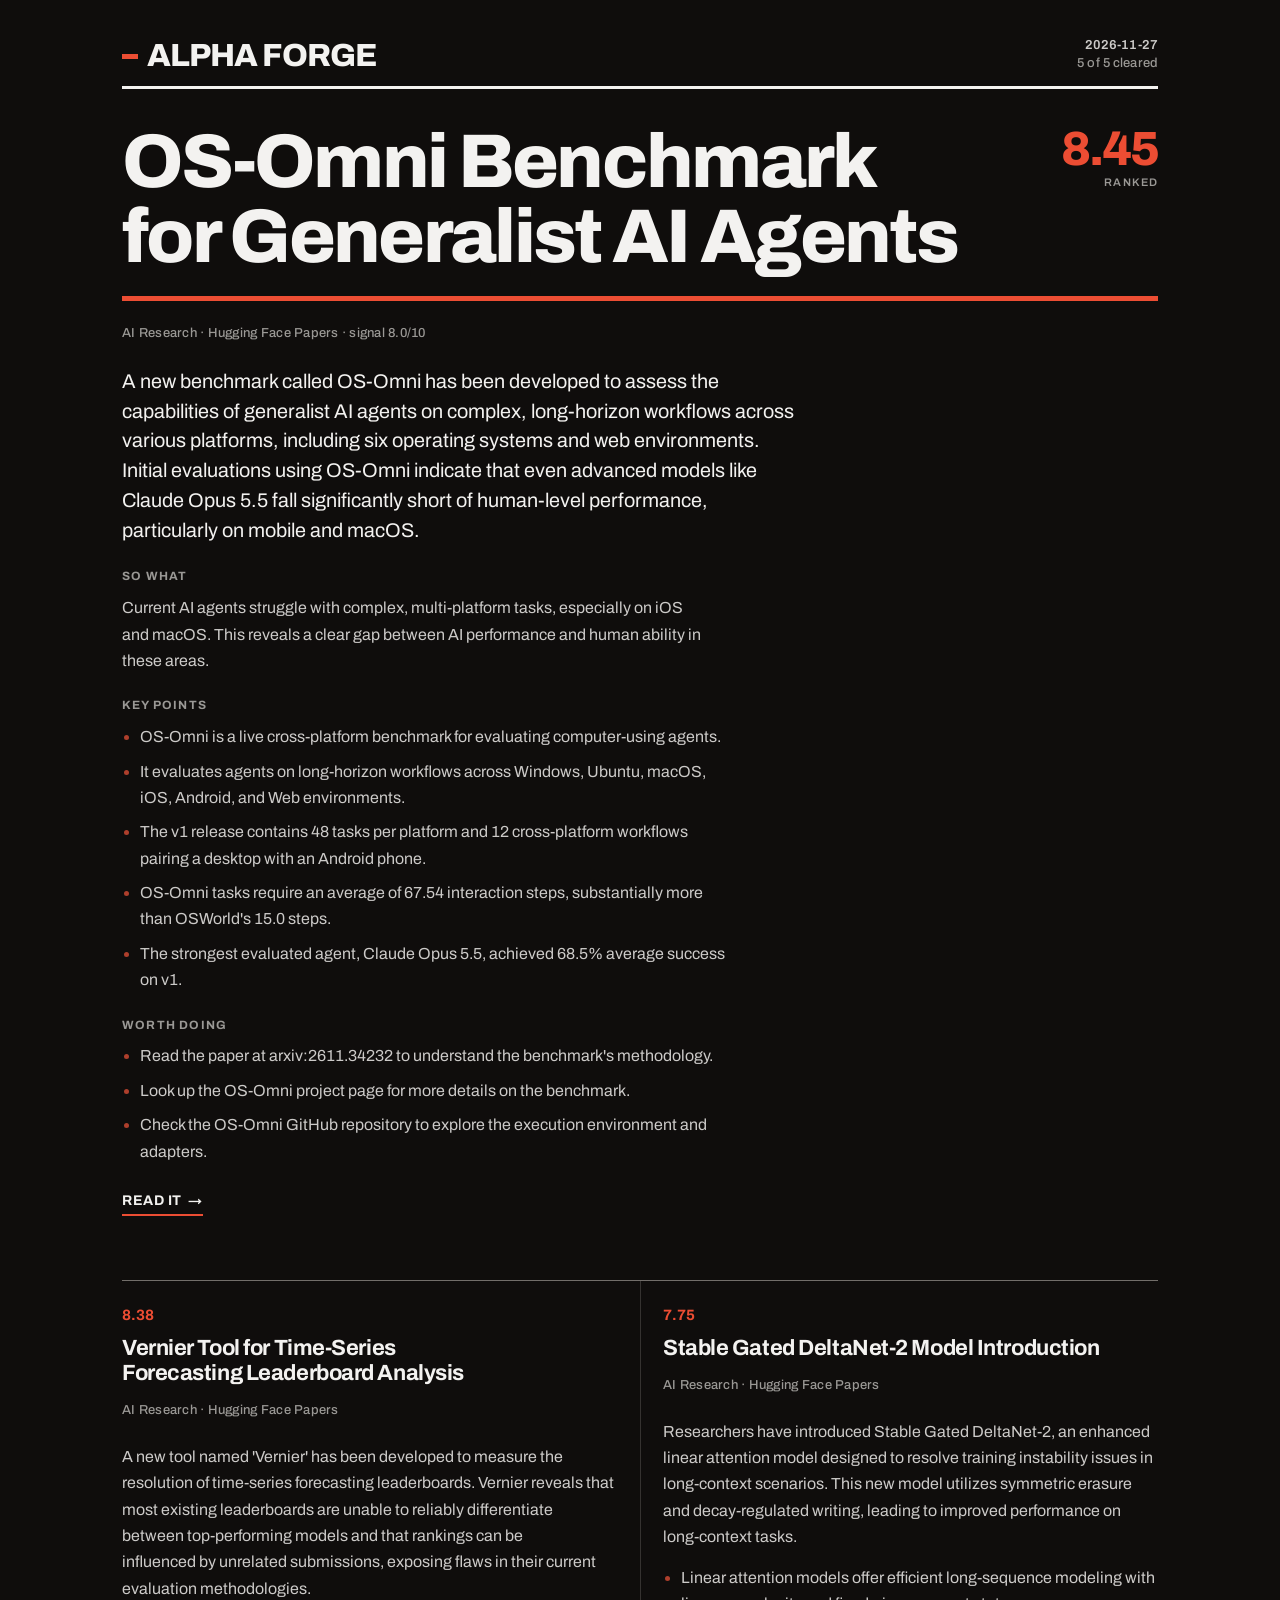
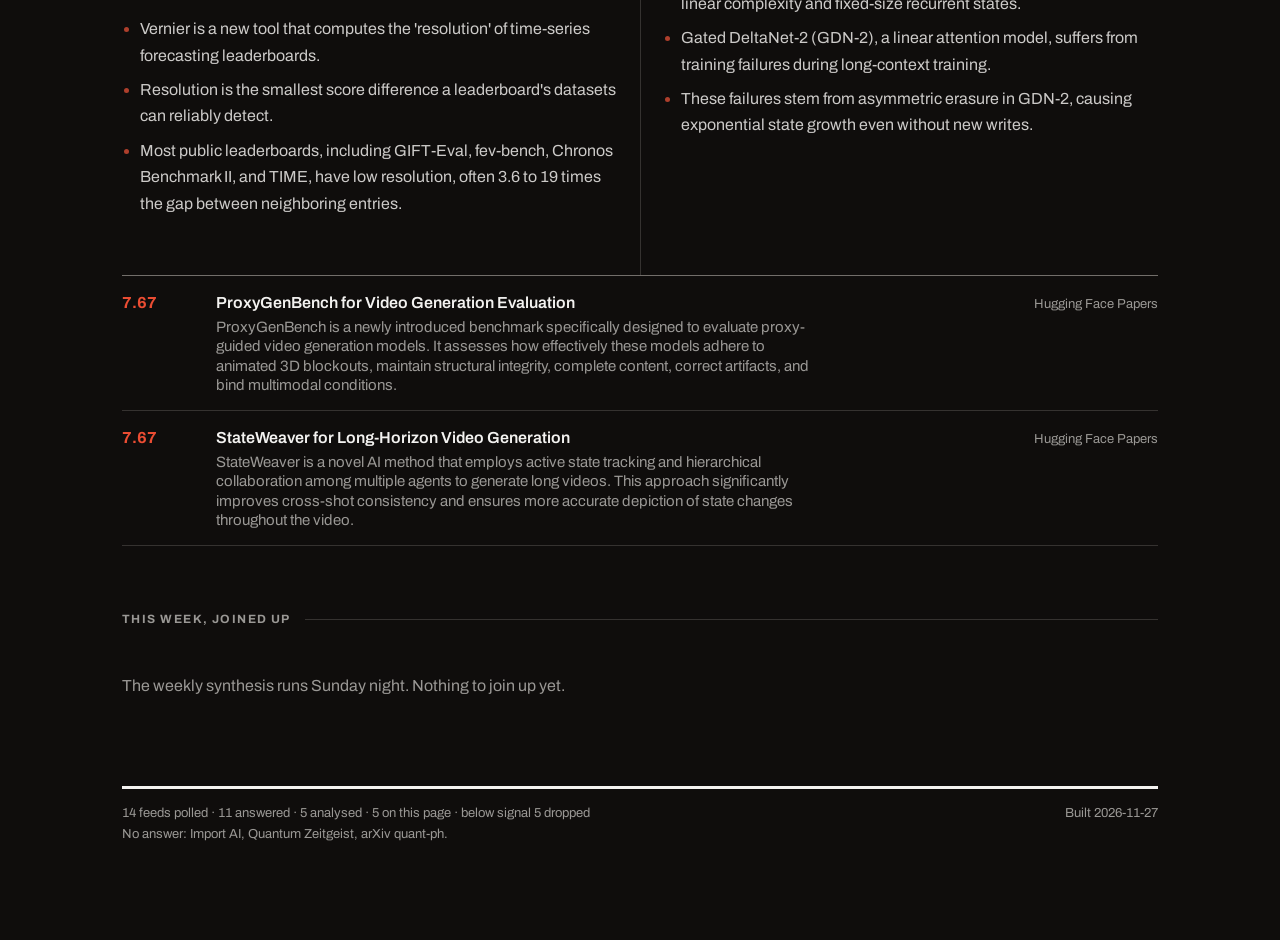
==== commit 5d6fd749: "deploy: 2f91e06200a6c14650e6083bab6a1720fc03fc10" ====
--- a/index.html
+++ b/index.html
@@ -3,7 +3,7 @@
 <head>
     <meta charset="UTF-8">
     <meta name="viewport" content="width=device-width, initial-scale=1.0">
-    <title>Alpha Forge &mdash; 2026-11-26</title>
+    <title>Alpha Forge &mdash; 2026-11-27</title>
     <link rel="icon" href="data:image/svg+xml,<svg xmlns='http://www.w3.org/2000/svg' viewBox='0 0 16 16'><rect width='16' height='16' fill='%230D0D0C'/><rect x='2' y='6' width='12' height='4' fill='%23F0442A'/></svg>">
     <link rel="preconnect" href="https://fonts.googleapis.com">
     <link rel="preconnect" href="https://fonts.gstatic.com" crossorigin>
@@ -354,8 +354,8 @@
     <header class="masthead">
         <h1 class="wordmark"><span class="bar"></span>Alpha Forge</h1>
         <div class="dateline">
-            <b>2026-11-26</b><br>
-            5 of 8 cleared
+            <b>2026-11-27</b><br>
+            5 of 5 cleared
         </div>
     </header>
 
@@ -365,7 +365,7 @@
     
     <article class="lead">
         <div class="lead-head">
-            <h2>Mixture-of-Loops Transformer Architecture</h2>
+            <h2>OS-Omni Benchmark for Generalist AI Agents</h2>
             <div class="score">8.45<small>Ranked</small></div>
         </div>
 
@@ -379,29 +379,29 @@
              &middot; signal 8.0/10
         </p>
 
-        <p class="deck">A new Transformer architecture, Mixture-of-Loops Transformer (MoLT), improves pretraining efficiency and inference latency by reusing key-value memory. Its U-shaped variant (U-MoLT) demonstrates 1.7x token efficiency and matches inference speeds compared to existing models like OLMo3.</p>
+        <p class="deck">A new benchmark called OS-Omni has been developed to assess the capabilities of generalist AI agents on complex, long-horizon workflows across various platforms, including six operating systems and web environments. Initial evaluations using OS-Omni indicate that even advanced models like Claude Opus 5.5 fall significantly short of human-level performance, particularly on mobile and macOS.</p>
 
         <div class="story-body">
             
             <h4>So what</h4>
-            <p>Training and running large language models can become more efficient. This reduces the computational resources needed for advanced AI capabilities.</p>
+            <p>Current AI agents struggle with complex, multi-platform tasks, especially on iOS and macOS. This reveals a clear gap between AI performance and human ability in these areas.</p>
             
 
             
             <h4>Key points</h4>
-            <ul><li>Mixture-of-Loops Transformer (MoLT) reuses key-value (KV) memory across loops and depths.</li><li>Mixture-of-Loops Attention (MoLA) uses KV as memory for selective reuse.</li><li>U-shaped MoLT (U-MoLT) separates memory construction from prediction readout and skips unused decoder traversals.</li><li>In 400B-token pretraining, U-MoLT achieved 1.7x validation cross-entropy (CE) token efficiency at 700M models.</li><li>It improved 3B MoE 10-domain perplexity by 0.75 and 10-task accuracy by 2.1 percentage points.</li></ul>
+            <ul><li>OS-Omni is a live cross-platform benchmark for evaluating computer-using agents.</li><li>It evaluates agents on long-horizon workflows across Windows, Ubuntu, macOS, iOS, Android, and Web environments.</li><li>The v1 release contains 48 tasks per platform and 12 cross-platform workflows pairing a desktop with an Android phone.</li><li>OS-Omni tasks require an average of 67.54 interaction steps, substantially more than OSWorld's 15.0 steps.</li><li>The strongest evaluated agent, Claude Opus 5.5, achieved 68.5% average success on v1.</li></ul>
             
 
             
             <h4>Worth doing</h4>
-            <ul><li>Clone the repository at https://github.com/hustvl/MoLT to examine the code.</li></ul>
+            <ul><li>Read the paper at arxiv:2611.34232 to understand the benchmark's methodology.</li><li>Look up the OS-Omni project page for more details on the benchmark.</li><li>Check the OS-Omni GitHub repository to explore the execution environment and adapters.</li></ul>
             
 
             
         </div>
 
         
-        <a class="read" href="https://huggingface.co/papers/2611.34923" target="_blank" rel="noopener">Read it <span class="arrow">&rarr;</span></a>
+        <a class="read" href="https://huggingface.co/papers/2611.34232" target="_blank" rel="noopener">Read it <span class="arrow">&rarr;</span></a>
         
     </article>
 
@@ -410,31 +410,31 @@
     <section class="band">
         
         <article class="band-item">
-            <div class="band-score">8.45</div>
-            <h3><a class="title-link" href="https://huggingface.co/papers/2611.33144" target="_blank" rel="noopener">PyRUA-Dex for Dexterous Bimanual Manipulation with Coding Agents</a></h3>
+            <div class="band-score">8.38</div>
+            <h3><a class="title-link" href="https://huggingface.co/papers/2611.31619" target="_blank" rel="noopener">Vernier Tool for Time-Series Forecasting Leaderboard Analysis</a></h3>
             <p class="credit">
                 AI Research &middot; Hugging Face Papers
                 
             </p>
             <div class="story-body">
-                <p>PyRUA-Dex is a framework that allows AI coding agents to programmatically learn complex bimanual manipulation policies without human demonstrations, achieving state-of-the-art simulation results and rapid real-world task learning.</p>
-                
-                <ul><li>PyRUA-Dex is a framework for coding agents to develop dexterous bimanual manipulation policies.</li><li>It works without needing human demonstrations, addressing a key limitation in the field.</li><li>The framework develops programmatic policies in two stages: exploration and refinement.</li></ul>
+                <p>A new tool named 'Vernier' has been developed to measure the resolution of time-series forecasting leaderboards. Vernier reveals that most existing leaderboards are unable to reliably differentiate between top-performing models and that rankings can be influenced by unrelated submissions, exposing flaws in their current evaluation methodologies.</p>
+                
+                <ul><li>Vernier is a new tool that computes the 'resolution' of time-series forecasting leaderboards.</li><li>Resolution is the smallest score difference a leaderboard's datasets can reliably detect.</li><li>Most public leaderboards, including GIFT-Eval, fev-bench, Chronos Benchmark II, and TIME, have low resolution, often 3.6 to 19 times the gap between neighboring entries.</li></ul>
                 
             </div>
         </article>
         
         <article class="band-item">
             <div class="band-score">7.75</div>
-            <h3><a class="title-link" href="https://arxiv.org/abs/2611.33299" target="_blank" rel="noopener">Quditology: Harnessing Many Levels for Quantum Information Processing</a></h3>
+            <h3><a class="title-link" href="https://huggingface.co/papers/2611.34051" target="_blank" rel="noopener">Stable Gated DeltaNet-2 Model Introduction</a></h3>
             <p class="credit">
-                Quantum Computing &middot; arXiv quant-ph
+                AI Research &middot; Hugging Face Papers
                 
             </p>
             <div class="story-body">
-                <p>Quditology explores the use of qudits (quantum bits with more than two states) to process more information in quantum computers. Recent experimental advancements are bringing qudits closer to practical application across various quantum platforms.</p>
-                
-                <ul><li>Quantum hardware faces a gap with classical computing capabilities, mainly due to decoherence limiting information storage and reliable logical steps.</li><li>Qudits, quantum bits that use a numerical base higher than binary (d), can increase quantum information processing from a given quantum computer size.</li><li>They also offer a natural encoding for high-dimensional physical degrees of freedom in quantum simulations.</li></ul>
+                <p>Researchers have introduced Stable Gated DeltaNet-2, an enhanced linear attention model designed to resolve training instability issues in long-context scenarios. This new model utilizes symmetric erasure and decay-regulated writing, leading to improved performance on long-context tasks.</p>
+                
+                <ul><li>Linear attention models offer efficient long-sequence modeling with linear complexity and fixed-size recurrent states.</li><li>Gated DeltaNet-2 (GDN-2), a linear attention model, suffers from training failures during long-context training.</li><li>These failures stem from asymmetric erasure in GDN-2, causing exponential state growth even without new writes.</li></ul>
                 
             </div>
         </article>
@@ -449,17 +449,17 @@
         <div class="tail-row">
             <span class="tail-rank">7.67</span>
             <span class="tail-title">
-                <a class="title-link" href="https://huggingface.co/papers/2611.34237" target="_blank" rel="noopener">VibeVideoAgent for Code-Driven Video Generation</a>
-                <p>VibeVideoAgent is a training-free framework that enables AI coding agents to inspect video drafts using multimodal perception, enhancing audiovisual quality and synchronization for advanced models like Claude Opus 5.5 and GPT-6 Astra.</p>
+                <a class="title-link" href="https://huggingface.co/papers/2611.34457" target="_blank" rel="noopener">ProxyGenBench for Video Generation Evaluation</a>
+                <p>ProxyGenBench is a newly introduced benchmark specifically designed to evaluate proxy-guided video generation models. It assesses how effectively these models adhere to animated 3D blockouts, maintain structural integrity, complete content, correct artifacts, and bind multimodal conditions.</p>
             </span>
             <span class="tail-src">Hugging Face Papers</span>
         </div>
         
         <div class="tail-row">
-            <span class="tail-rank">7.6</span>
+            <span class="tail-rank">7.67</span>
             <span class="tail-title">
-                <a class="title-link" href="https://huggingface.co/papers/2611.34575" target="_blank" rel="noopener">Sage-Med: Scaling Medical Multimodal Intelligence</a>
-                <p>Researchers introduced Sage-Med-Preview, a 35B-parameter medical multimodal model. It surpasses existing open-source medical and general scientific models and approaches proprietary models in performance across various clinical tasks.</p>
+                <a class="title-link" href="https://huggingface.co/papers/2611.34290" target="_blank" rel="noopener">StateWeaver for Long-Horizon Video Generation</a>
+                <p>StateWeaver is a novel AI method that employs active state tracking and hierarchical collaboration among multiple agents to generate long videos. This approach significantly improves cross-shot consistency and ensures more accurate depiction of state changes throughout the video.</p>
             </span>
             <span class="tail-src">Hugging Face Papers</span>
         </div>
@@ -470,35 +470,6 @@
     
 
     
-    <h2 class="rubric">Also cleared <span class="n">3</span></h2>
-    <section class="tail">
-        
-        <div class="tail-row">
-            <span class="tail-rank">7.52</span>
-            <span class="tail-title">
-                <a class="title-link" href="https://arxiv.org/abs/2611.33284" target="_blank" rel="noopener">Structure-Factor Witnesses of Thermal Entanglement</a>
-            </span>
-            <span class="tail-src">arXiv quant-ph</span>
-        </div>
-        
-        <div class="tail-row">
-            <span class="tail-rank">7.3</span>
-            <span class="tail-title">
-                <a class="title-link" href="https://arxiv.org/abs/2611.33270" target="_blank" rel="noopener">Universal Randomness Extraction Bounds</a>
-            </span>
-            <span class="tail-src">arXiv quant-ph</span>
-        </div>
-        
-        <div class="tail-row">
-            <span class="tail-rank">6.97</span>
-            <span class="tail-title">
-                <a class="title-link" href="https://huggingface.co/papers/2611.34849" target="_blank" rel="noopener">Real2SimLab: Unified Platform for Real-to-Simulation Transfer</a>
-            </span>
-            <span class="tail-src">Hugging Face Papers</span>
-        </div>
-        
-    </section>
-    
 
     <h2 class="rubric">This week, joined up</h2>
     
@@ -508,14 +479,14 @@
     <footer class="colophon">
         <span>
             
-            14 feeds polled &middot; 12 answered &middot; 
-            9 analysed &middot; 
-            
-            8 on this page &middot; below signal 5 dropped
-            <br>No answer: Import AI, Quantum Zeitgeist.
+            14 feeds polled &middot; 11 answered &middot; 
+            5 analysed &middot; 
+            
+            5 on this page &middot; below signal 5 dropped
+            <br>No answer: Import AI, Quantum Zeitgeist, arXiv quant-ph.
             
         </span>
-        <span>Built 2026-11-26</span>
+        <span>Built 2026-11-27</span>
     </footer>
 
 </div>
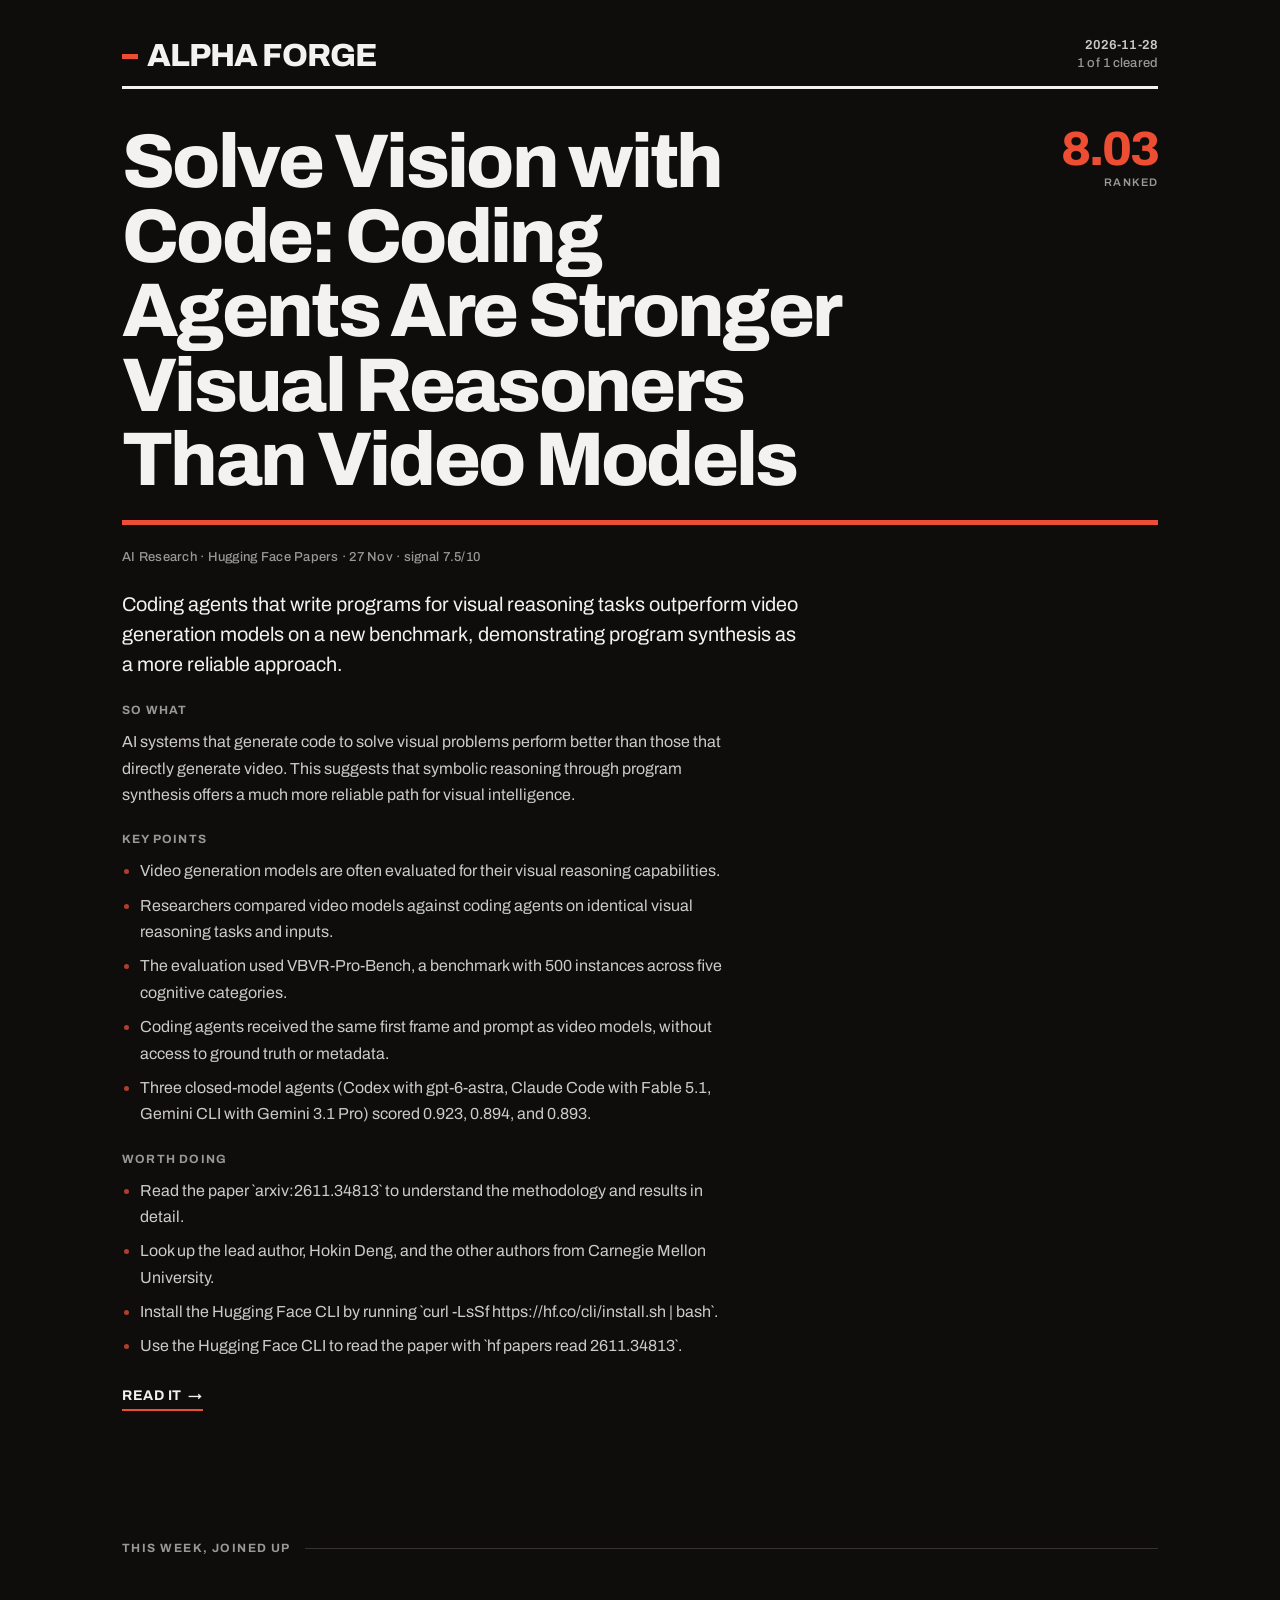
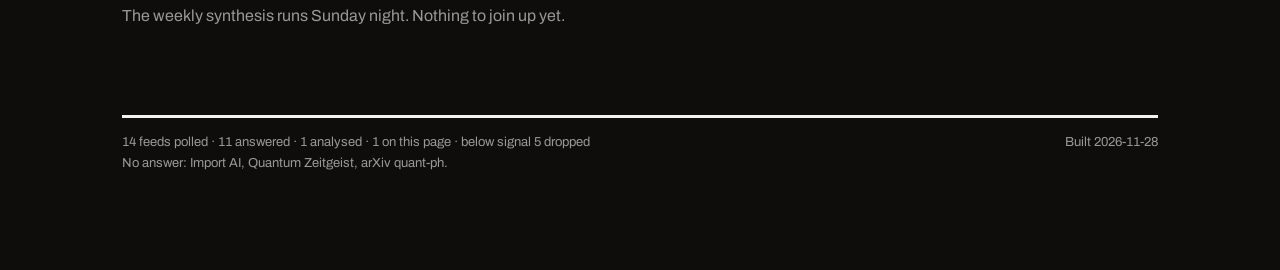
==== commit ba2b3e28: "deploy: 4cd35f1ad03de1eba699cb740a236dacf9e3c0e1" ====
--- a/index.html
+++ b/index.html
@@ -3,7 +3,7 @@
 <head>
     <meta charset="UTF-8">
     <meta name="viewport" content="width=device-width, initial-scale=1.0">
-    <title>Alpha Forge &mdash; 2026-11-27</title>
+    <title>Alpha Forge &mdash; 2026-11-28</title>
     <link rel="icon" href="data:image/svg+xml,<svg xmlns='http://www.w3.org/2000/svg' viewBox='0 0 16 16'><rect width='16' height='16' fill='%230D0D0C'/><rect x='2' y='6' width='12' height='4' fill='%23F0442A'/></svg>">
     <link rel="preconnect" href="https://fonts.googleapis.com">
     <link rel="preconnect" href="https://fonts.gstatic.com" crossorigin>
@@ -354,8 +354,8 @@
     <header class="masthead">
         <h1 class="wordmark"><span class="bar"></span>Alpha Forge</h1>
         <div class="dateline">
-            <b>2026-11-27</b><br>
-            5 of 5 cleared
+            <b>2026-11-28</b><br>
+            1 of 1 cleared
         </div>
     </header>
 
@@ -365,8 +365,8 @@
     
     <article class="lead">
         <div class="lead-head">
-            <h2>OS-Omni Benchmark for Generalist AI Agents</h2>
-            <div class="score">8.45<small>Ranked</small></div>
+            <h2>Solve Vision with Code: Coding Agents Are Stronger Visual Reasoners Than Video Models</h2>
+            <div class="score">8.03<small>Ranked</small></div>
         </div>
 
         <div class="lead-rule"></div>
@@ -374,97 +374,41 @@
         <p class="credit">
             AI Research
              &middot; Hugging Face Papers
-            
-            
-             &middot; signal 8.0/10
+             &middot; 27 Nov
+            
+             &middot; signal 7.5/10
         </p>
 
-        <p class="deck">A new benchmark called OS-Omni has been developed to assess the capabilities of generalist AI agents on complex, long-horizon workflows across various platforms, including six operating systems and web environments. Initial evaluations using OS-Omni indicate that even advanced models like Claude Opus 5.5 fall significantly short of human-level performance, particularly on mobile and macOS.</p>
+        <p class="deck">Coding agents that write programs for visual reasoning tasks outperform video generation models on a new benchmark, demonstrating program synthesis as a more reliable approach.</p>
 
         <div class="story-body">
             
             <h4>So what</h4>
-            <p>Current AI agents struggle with complex, multi-platform tasks, especially on iOS and macOS. This reveals a clear gap between AI performance and human ability in these areas.</p>
+            <p>AI systems that generate code to solve visual problems perform better than those that directly generate video. This suggests that symbolic reasoning through program synthesis offers a much more reliable path for visual intelligence.</p>
             
 
             
             <h4>Key points</h4>
-            <ul><li>OS-Omni is a live cross-platform benchmark for evaluating computer-using agents.</li><li>It evaluates agents on long-horizon workflows across Windows, Ubuntu, macOS, iOS, Android, and Web environments.</li><li>The v1 release contains 48 tasks per platform and 12 cross-platform workflows pairing a desktop with an Android phone.</li><li>OS-Omni tasks require an average of 67.54 interaction steps, substantially more than OSWorld's 15.0 steps.</li><li>The strongest evaluated agent, Claude Opus 5.5, achieved 68.5% average success on v1.</li></ul>
+            <ul><li>Video generation models are often evaluated for their visual reasoning capabilities.</li><li>Researchers compared video models against coding agents on identical visual reasoning tasks and inputs.</li><li>The evaluation used VBVR-Pro-Bench, a benchmark with 500 instances across five cognitive categories.</li><li>Coding agents received the same first frame and prompt as video models, without access to ground truth or metadata.</li><li>Three closed-model agents (Codex with gpt-6-astra, Claude Code with Fable 5.1, Gemini CLI with Gemini 3.1 Pro) scored 0.923, 0.894, and 0.893.</li></ul>
             
 
             
             <h4>Worth doing</h4>
-            <ul><li>Read the paper at arxiv:2611.34232 to understand the benchmark's methodology.</li><li>Look up the OS-Omni project page for more details on the benchmark.</li><li>Check the OS-Omni GitHub repository to explore the execution environment and adapters.</li></ul>
+            <ul><li>Read the paper `arxiv:2611.34813` to understand the methodology and results in detail.</li><li>Look up the lead author, Hokin Deng, and the other authors from Carnegie Mellon University.</li><li>Install the Hugging Face CLI by running `curl -LsSf https://hf.co/cli/install.sh | bash`.</li><li>Use the Hugging Face CLI to read the paper with `hf papers read 2611.34813`.</li></ul>
             
 
             
         </div>
 
         
-        <a class="read" href="https://huggingface.co/papers/2611.34232" target="_blank" rel="noopener">Read it <span class="arrow">&rarr;</span></a>
+        <a class="read" href="https://huggingface.co/papers/2611.34813" target="_blank" rel="noopener">Read it <span class="arrow">&rarr;</span></a>
         
     </article>
 
     
     
-    <section class="band">
-        
-        <article class="band-item">
-            <div class="band-score">8.38</div>
-            <h3><a class="title-link" href="https://huggingface.co/papers/2611.31619" target="_blank" rel="noopener">Vernier Tool for Time-Series Forecasting Leaderboard Analysis</a></h3>
-            <p class="credit">
-                AI Research &middot; Hugging Face Papers
-                
-            </p>
-            <div class="story-body">
-                <p>A new tool named 'Vernier' has been developed to measure the resolution of time-series forecasting leaderboards. Vernier reveals that most existing leaderboards are unable to reliably differentiate between top-performing models and that rankings can be influenced by unrelated submissions, exposing flaws in their current evaluation methodologies.</p>
-                
-                <ul><li>Vernier is a new tool that computes the 'resolution' of time-series forecasting leaderboards.</li><li>Resolution is the smallest score difference a leaderboard's datasets can reliably detect.</li><li>Most public leaderboards, including GIFT-Eval, fev-bench, Chronos Benchmark II, and TIME, have low resolution, often 3.6 to 19 times the gap between neighboring entries.</li></ul>
-                
-            </div>
-        </article>
-        
-        <article class="band-item">
-            <div class="band-score">7.75</div>
-            <h3><a class="title-link" href="https://huggingface.co/papers/2611.34051" target="_blank" rel="noopener">Stable Gated DeltaNet-2 Model Introduction</a></h3>
-            <p class="credit">
-                AI Research &middot; Hugging Face Papers
-                
-            </p>
-            <div class="story-body">
-                <p>Researchers have introduced Stable Gated DeltaNet-2, an enhanced linear attention model designed to resolve training instability issues in long-context scenarios. This new model utilizes symmetric erasure and decay-regulated writing, leading to improved performance on long-context tasks.</p>
-                
-                <ul><li>Linear attention models offer efficient long-sequence modeling with linear complexity and fixed-size recurrent states.</li><li>Gated DeltaNet-2 (GDN-2), a linear attention model, suffers from training failures during long-context training.</li><li>These failures stem from asymmetric erasure in GDN-2, causing exponential state growth even without new writes.</li></ul>
-                
-            </div>
-        </article>
-        
-    </section>
-    
-
-    
-    
-    <section class="tail">
-        
-        <div class="tail-row">
-            <span class="tail-rank">7.67</span>
-            <span class="tail-title">
-                <a class="title-link" href="https://huggingface.co/papers/2611.34457" target="_blank" rel="noopener">ProxyGenBench for Video Generation Evaluation</a>
-                <p>ProxyGenBench is a newly introduced benchmark specifically designed to evaluate proxy-guided video generation models. It assesses how effectively these models adhere to animated 3D blockouts, maintain structural integrity, complete content, correct artifacts, and bind multimodal conditions.</p>
-            </span>
-            <span class="tail-src">Hugging Face Papers</span>
-        </div>
-        
-        <div class="tail-row">
-            <span class="tail-rank">7.67</span>
-            <span class="tail-title">
-                <a class="title-link" href="https://huggingface.co/papers/2611.34290" target="_blank" rel="noopener">StateWeaver for Long-Horizon Video Generation</a>
-                <p>StateWeaver is a novel AI method that employs active state tracking and hierarchical collaboration among multiple agents to generate long videos. This approach significantly improves cross-shot consistency and ensures more accurate depiction of state changes throughout the video.</p>
-            </span>
-            <span class="tail-src">Hugging Face Papers</span>
-        </div>
-        
-    </section>
+
+    
     
 
     
@@ -480,13 +424,13 @@
         <span>
             
             14 feeds polled &middot; 11 answered &middot; 
-            5 analysed &middot; 
-            
-            5 on this page &middot; below signal 5 dropped
+            1 analysed &middot; 
+            
+            1 on this page &middot; below signal 5 dropped
             <br>No answer: Import AI, Quantum Zeitgeist, arXiv quant-ph.
             
         </span>
-        <span>Built 2026-11-27</span>
+        <span>Built 2026-11-28</span>
     </footer>
 
 </div>
